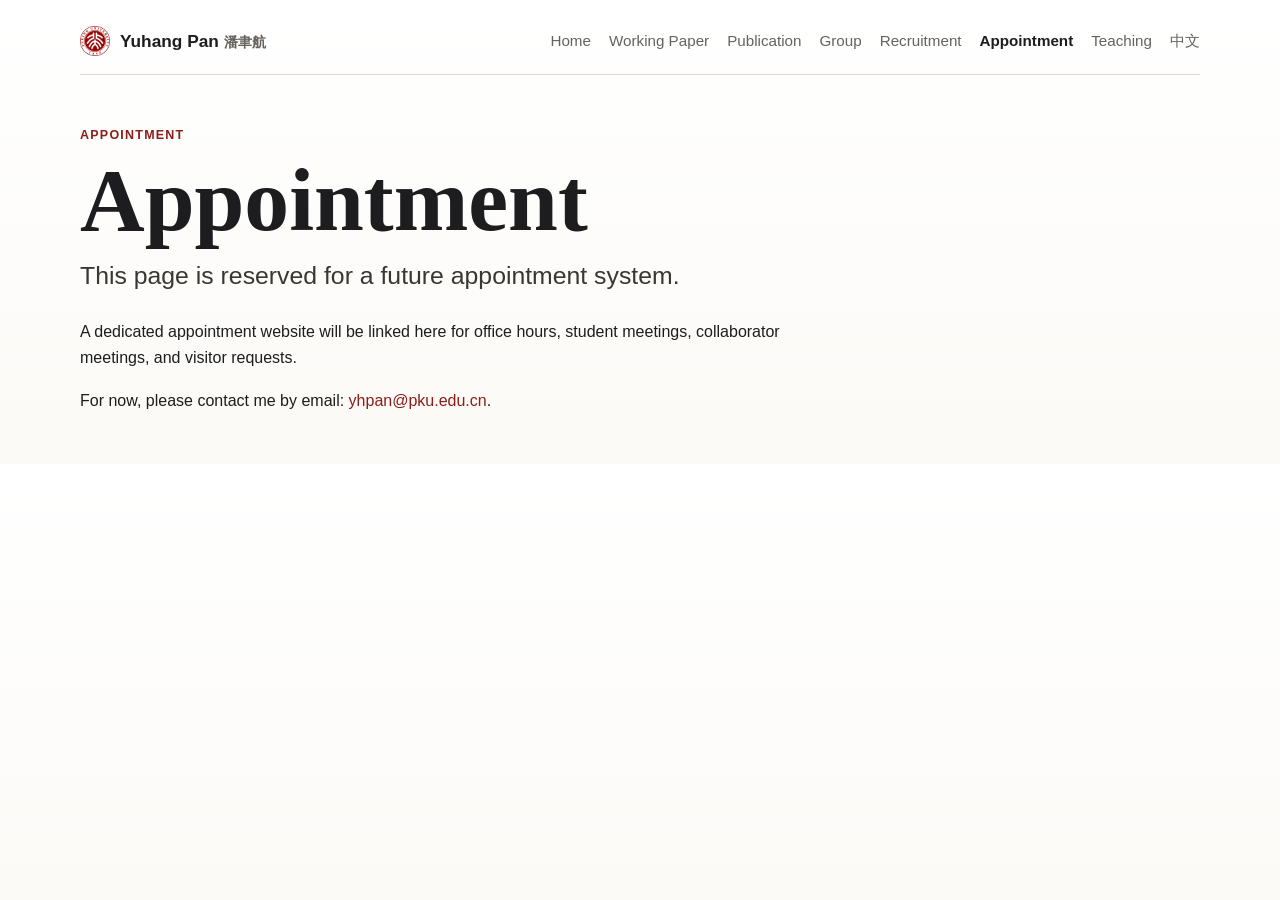
==== appointment.html @ fa2f7fb3 "Add appointment entry point" ====
<!doctype html>
<html lang="en">
  <head>
    <meta charset="utf-8" />
    <meta name="viewport" content="width=device-width, initial-scale=1" />
    <title>Appointment | Yuhang Pan</title>
    <link rel="icon" href="assets/pku-logo.png" />
    <link rel="stylesheet" href="styles.css" />
  </head>
  <body>
    <div class="page">
      <header class="site-header">
        <a class="site-title" href="index.html"><img src="assets/pku-logo.png" alt="" /> <span class="site-name">Yuhang Pan <span>潘聿航</span></span></a>
        <nav aria-label="Primary navigation">
          <a href="index.html">Home</a>
          <a href="working-papers.html">Working Paper</a>
          <a href="publications.html">Publication</a>
          <a href="group.html">Group</a>
          <a href="recruiting.html">Recruitment</a>
          <a aria-current="page" href="appointment.html">Appointment</a>
          <a href="teaching.html">Teaching</a>
          <a href="zh.html">中文</a>
        </nav>
      </header>

      <main class="content-page">
        <p class="eyebrow">Appointment</p>
        <h1>Appointment</h1>
        <p class="lede">
          This page is reserved for a future appointment system.
        </p>
        <p>
          A dedicated appointment website will be linked here for office hours, student meetings,
          collaborator meetings, and visitor requests.
        </p>
        <p>
          For now, please contact me by email:
          <a href="mailto:yhpan@pku.edu.cn">yhpan@pku.edu.cn</a>.
        </p>
      </main>
    </div>
  </body>
</html>
---- styles.css ----
:root {
  --bg: #fbfaf7;
  --surface: #ffffff;
  --text: #1d1d1f;
  --muted: #66625d;
  --border: #ded8cf;
  --soft: #f2eee7;
  --accent: #8c1d18;
  --accent-dark: #68130f;
  --accent-soft: #f4e7e5;
  --gold: #b8893b;
  --max-width: 1120px;
}

* {
  box-sizing: border-box;
}

body {
  margin: 0;
  color: var(--text);
  background:
    linear-gradient(180deg, #ffffff 0, var(--bg) 440px),
    var(--bg);
  font-family:
    ui-sans-serif,
    -apple-system,
    BlinkMacSystemFont,
    "Segoe UI",
    sans-serif;
  font-size: 16px;
  line-height: 1.65;
}

a {
  color: var(--accent);
  text-decoration: none;
}

a:hover {
  color: var(--accent-dark);
  text-decoration: underline;
}

.page {
  width: min(var(--max-width), calc(100% - 36px));
  margin: 0 auto;
}

.site-header {
  display: grid;
  grid-template-columns: auto 1fr;
  gap: 28px;
  align-items: center;
  padding: 26px 0 18px;
  border-bottom: 1px solid var(--border);
}

.site-title {
  display: inline-flex;
  align-items: center;
  gap: 10px;
  color: var(--text);
  font-size: 1.08rem;
  font-weight: 800;
}

.site-title img {
  width: 30px;
  height: 30px;
  object-fit: contain;
}

.site-title .site-name > span {
  color: var(--muted);
  font-size: 0.9rem;
  font-weight: 600;
}

nav {
  display: flex;
  flex-wrap: wrap;
  justify-content: flex-end;
  gap: 9px 18px;
  font-size: 0.95rem;
}

nav a {
  color: var(--muted);
}

nav a[aria-current="page"] {
  color: var(--text);
  font-weight: 800;
}

h1,
h2,
h3,
p {
  margin-top: 0;
}

h1 {
  margin-bottom: 16px;
  font-family: Georgia, "Times New Roman", serif;
  font-size: clamp(3rem, 8vw, 5.6rem);
  line-height: 0.94;
  letter-spacing: 0;
}

h2 {
  margin-bottom: 16px;
  font-family: Georgia, "Times New Roman", serif;
  font-size: clamp(1.8rem, 4vw, 2.7rem);
  line-height: 1.05;
  letter-spacing: 0;
}

h3 {
  margin-bottom: 8px;
  font-size: 1.08rem;
  line-height: 1.3;
}

p {
  max-width: 760px;
}

.eyebrow,
.section-kicker,
.tag {
  color: var(--accent);
  font-size: 0.78rem;
  font-weight: 800;
  letter-spacing: 0.1em;
  text-transform: uppercase;
}

.hero {
  display: grid;
  grid-template-columns: minmax(0, 1fr) 330px;
  gap: 64px;
  align-items: start;
  padding: 74px 0 58px;
}

.hero-copy {
  max-width: 760px;
}

.lede {
  color: #3a3733;
  font-size: clamp(1.22rem, 2.3vw, 1.55rem);
  line-height: 1.45;
}

.hero-actions {
  display: flex;
  flex-wrap: wrap;
  gap: 12px;
  margin-top: 30px;
}

.button {
  display: inline-flex;
  align-items: center;
  justify-content: center;
  min-height: 42px;
  padding: 9px 15px;
  border: 1px solid var(--border);
  border-radius: 4px;
  background: var(--surface);
  color: var(--text);
  font-weight: 800;
  line-height: 1.2;
}

.button:hover {
  border-color: var(--accent);
  color: var(--accent);
  text-decoration: none;
}

.button.primary {
  border-color: var(--accent);
  background: var(--accent);
  color: #ffffff;
}

.button.primary:hover {
  background: var(--accent-dark);
  color: #ffffff;
}

.profile-card {
  border: 1px solid var(--border);
  background: var(--surface);
}

.profile-card img,
.photo-placeholder {
  display: block;
  width: 100%;
  aspect-ratio: 4 / 5;
  background: var(--soft);
  object-fit: cover;
}

.photo-placeholder,
.avatar-placeholder {
  display: grid;
  place-items: center;
  color: var(--muted);
  font-weight: 800;
}

.profile-meta {
  display: grid;
  gap: 4px;
  padding: 18px;
  color: var(--muted);
  font-size: 0.95rem;
  line-height: 1.45;
}

.profile-meta strong {
  color: var(--text);
  font-size: 1rem;
}

.section-grid {
  display: grid;
  grid-template-columns: 280px minmax(0, 1fr);
  gap: 52px;
  padding: 52px 0;
  border-top: 1px solid var(--border);
}

.feature-list {
  display: grid;
  gap: 0;
  border-top: 2px solid var(--text);
}

.feature-item {
  padding: 23px 0;
  border-bottom: 1px solid var(--border);
}

.feature-item p {
  margin-bottom: 8px;
}

.feature-item .tag {
  margin-bottom: 8px;
  color: var(--gold);
}

.research-areas {
  padding: 52px 0 58px;
  border-top: 1px solid var(--border);
}

.area-grid {
  display: grid;
  grid-template-columns: repeat(3, 1fr);
  gap: 18px;
  margin-top: 24px;
}

.area-grid article,
.member-card,
.callout {
  border: 1px solid var(--border);
  background: var(--surface);
}

.area-grid article {
  padding: 22px;
}

.area-grid p,
.member-card p,
.callout p {
  color: var(--muted);
}

.split-band {
  display: flex;
  justify-content: space-between;
  gap: 28px;
  align-items: center;
  margin: 12px 0 28px;
  padding: 30px;
  border: 1px solid var(--border);
  background: var(--accent-soft);
}

.appointment-band {
  background: var(--surface);
}

.content-page {
  max-width: 860px;
  padding: 50px 0 34px;
}

.wide-page {
  max-width: 100%;
}

.item-list {
  margin: 0;
  padding-left: 24px;
}

.item-list > li {
  margin-bottom: 24px;
  padding-left: 4px;
}

.item-list.compact > li {
  margin-bottom: 13px;
}

.item-list article p:last-child {
  margin-bottom: 0;
}

.meta,
.links,
footer p {
  color: var(--muted);
}

.meta,
.links {
  margin-bottom: 6px;
  font-size: 0.95rem;
}

.member-section {
  margin-top: 42px;
  padding-top: 28px;
  border-top: 1px solid var(--border);
}

.member-grid {
  display: grid;
  grid-template-columns: repeat(2, minmax(0, 1fr));
  gap: 18px;
}

.member-card {
  display: grid;
  grid-template-columns: 92px minmax(0, 1fr);
  gap: 16px;
  align-items: start;
  padding: 18px;
}

.member-card h3 {
  margin-top: 2px;
}

.member-card img {
  width: 92px;
  aspect-ratio: 1;
  border: 1px solid var(--border);
  background: var(--soft);
  object-fit: cover;
}

.avatar-placeholder {
  width: 92px;
  aspect-ratio: 1;
  background: var(--soft);
  border: 1px dashed #c8beb1;
  font-size: 0.88rem;
  text-align: center;
}

.placeholder-member {
  color: var(--muted);
}

.callout {
  max-width: 820px;
  padding: 24px;
  border-left: 4px solid var(--accent);
}

.contact-list {
  display: grid;
  grid-template-columns: 90px minmax(0, 1fr);
  gap: 8px 18px;
  max-width: 720px;
  margin: 26px 0 0;
  padding-top: 18px;
  border-top: 1px solid var(--border);
}

.contact-list dt {
  color: var(--muted);
  font-weight: 800;
}

.contact-list dd {
  margin: 0;
}

.compact-contact {
  margin-top: 28px;
}

.zh-copy {
  font-size: 17px;
  line-height: 1.8;
}

footer {
  margin-top: 30px;
  padding: 20px 0 42px;
  border-top: 1px solid var(--border);
}

footer p {
  margin: 0;
  font-size: 0.9rem;
}

@media (max-width: 880px) {
  .site-header,
  .hero,
  .section-grid,
  .area-grid,
  .member-grid {
    grid-template-columns: 1fr;
  }

  .site-header {
    gap: 14px;
    padding-top: 22px;
  }

  nav {
    justify-content: flex-start;
  }

  .hero {
    gap: 30px;
    padding-top: 42px;
  }

  .profile-card {
    max-width: 320px;
  }

  .section-grid,
  .research-areas {
    padding: 38px 0;
  }

  .split-band {
    display: grid;
    padding: 22px;
  }

  .contact-list {
    grid-template-columns: 1fr;
    gap: 2px;
  }
}

@media (max-width: 560px) {
  .member-card {
    grid-template-columns: 72px minmax(0, 1fr);
    gap: 14px;
  }

  .member-card img,
  .avatar-placeholder {
    width: 72px;
  }
}
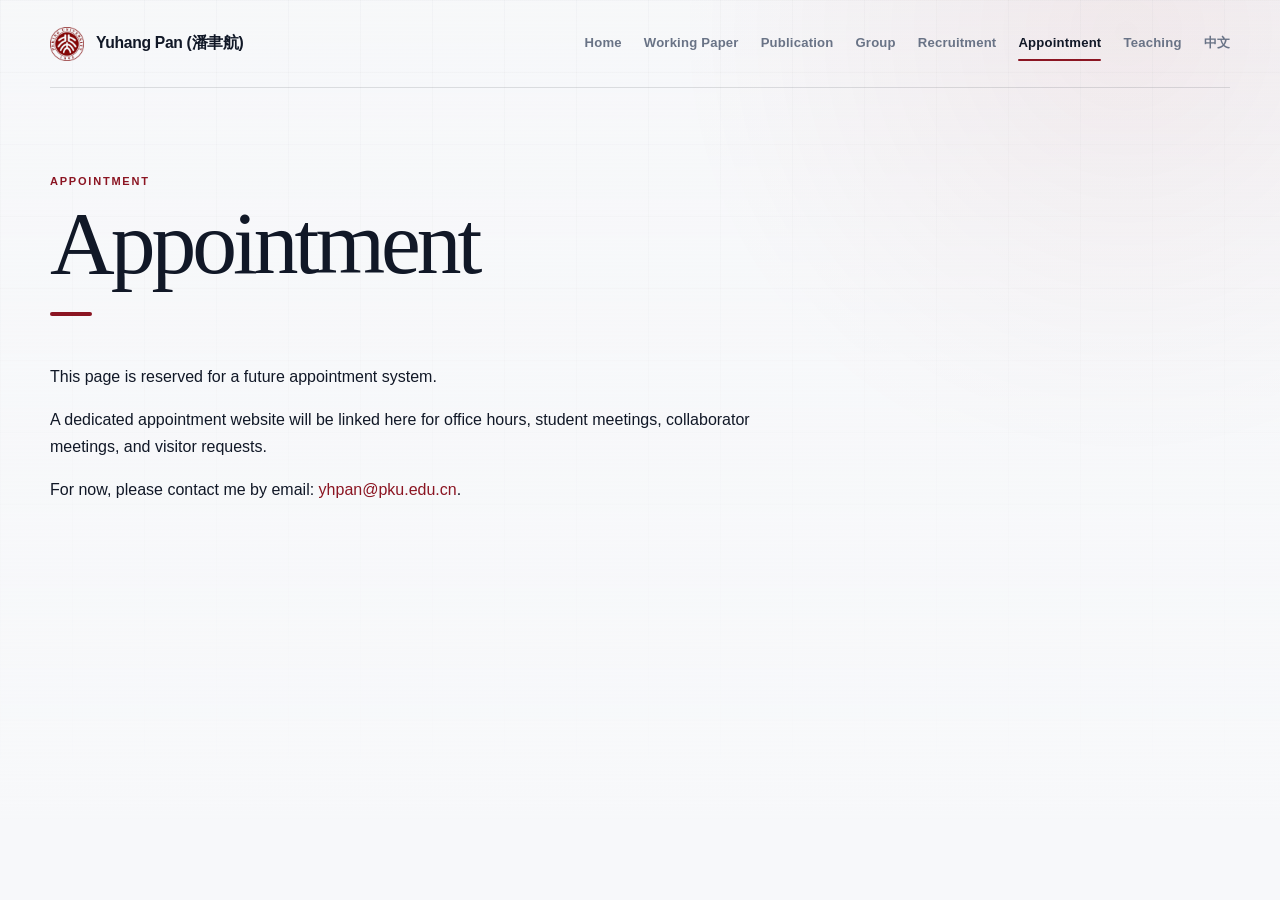
==== commit 7d6d723c: "Refine homepage biography and research areas" ====
--- a/appointment.html
+++ b/appointment.html
@@ -10,7 +10,7 @@
   <body>
     <div class="page">
       <header class="site-header">
-        <a class="site-title" href="index.html"><img src="assets/pku-logo.png" alt="" /> <span class="site-name">Yuhang Pan <span>潘聿航</span></span></a>
+        <a class="site-title" href="index.html"><img src="assets/pku-logo.png" alt="" /> <span class="site-name">Yuhang Pan (潘聿航)</span></a>
         <nav aria-label="Primary navigation">
           <a href="index.html">Home</a>
           <a href="working-papers.html">Working Paper</a>
--- a/styles.css
+++ b/styles.css
@@ -1,486 +1,209 @@
 :root {
-  --bg: #fbfaf7;
-  --surface: #ffffff;
-  --text: #1d1d1f;
-  --muted: #66625d;
-  --border: #ded8cf;
-  --soft: #f2eee7;
-  --accent: #8c1d18;
-  --accent-dark: #68130f;
-  --accent-soft: #f4e7e5;
-  --gold: #b8893b;
-  --max-width: 1120px;
-}
-
-* {
-  box-sizing: border-box;
-}
+  --ink: #111827;
+  --ink-soft: #394150;
+  --muted: #697386;
+  --paper: #f7f8fa;
+  --surface: rgba(255, 255, 255, 0.78);
+  --line: rgba(17, 24, 39, 0.12);
+  --line-strong: rgba(17, 24, 39, 0.22);
+  --accent: #8b1522;
+  --accent-dark: #68101a;
+  --accent-soft: #f6e9eb;
+  --signal: #216869;
+  --max-width: 1180px;
+  --radius: 18px;
+  --shadow: 0 24px 70px rgba(17, 24, 39, 0.08);
+}
+
+* { box-sizing: border-box; }
+
+html { scroll-behavior: smooth; }
 
 body {
   margin: 0;
-  color: var(--text);
+  color: var(--ink);
   background:
-    linear-gradient(180deg, #ffffff 0, var(--bg) 440px),
-    var(--bg);
-  font-family:
-    ui-sans-serif,
-    -apple-system,
-    BlinkMacSystemFont,
-    "Segoe UI",
-    sans-serif;
+    radial-gradient(circle at 88% 4%, rgba(139, 21, 34, 0.08), transparent 28rem),
+    linear-gradient(rgba(17, 24, 39, 0.025) 1px, transparent 1px),
+    linear-gradient(90deg, rgba(17, 24, 39, 0.025) 1px, transparent 1px),
+    var(--paper);
+  background-size: auto, 72px 72px, 72px 72px, auto;
+  font-family: Inter, ui-sans-serif, -apple-system, BlinkMacSystemFont, "Segoe UI", sans-serif;
   font-size: 16px;
-  line-height: 1.65;
-}
-
-a {
-  color: var(--accent);
-  text-decoration: none;
-}
-
-a:hover {
-  color: var(--accent-dark);
-  text-decoration: underline;
-}
-
-.page {
-  width: min(var(--max-width), calc(100% - 36px));
-  margin: 0 auto;
-}
+  line-height: 1.68;
+  -webkit-font-smoothing: antialiased;
+}
+
+body::before {
+  position: fixed;
+  z-index: -1;
+  inset: 0;
+  background: linear-gradient(180deg, rgba(247, 248, 250, 0.12), var(--paper) 820px);
+  content: "";
+  pointer-events: none;
+}
+
+::selection { background: var(--accent); color: #fff; }
+
+a { color: var(--accent); text-decoration: none; text-underline-offset: 0.2em; }
+a:hover { color: var(--accent-dark); text-decoration: underline; }
+a:focus-visible { outline: 3px solid rgba(139, 21, 34, 0.26); outline-offset: 4px; border-radius: 3px; }
+
+.page { width: min(var(--max-width), calc(100% - 48px)); margin: 0 auto; }
 
 .site-header {
+  position: relative;
+  z-index: 5;
   display: grid;
   grid-template-columns: auto 1fr;
-  gap: 28px;
+  gap: 34px;
   align-items: center;
-  padding: 26px 0 18px;
-  border-bottom: 1px solid var(--border);
-}
-
-.site-title {
-  display: inline-flex;
-  align-items: center;
-  gap: 10px;
-  color: var(--text);
-  font-size: 1.08rem;
-  font-weight: 800;
-}
-
-.site-title img {
-  width: 30px;
-  height: 30px;
-  object-fit: contain;
-}
-
-.site-title .site-name > span {
-  color: var(--muted);
-  font-size: 0.9rem;
-  font-weight: 600;
-}
-
-nav {
-  display: flex;
-  flex-wrap: wrap;
-  justify-content: flex-end;
-  gap: 9px 18px;
-  font-size: 0.95rem;
-}
-
-nav a {
-  color: var(--muted);
-}
-
-nav a[aria-current="page"] {
-  color: var(--text);
-  font-weight: 800;
-}
-
-h1,
-h2,
-h3,
-p {
-  margin-top: 0;
-}
-
-h1 {
-  margin-bottom: 16px;
-  font-family: Georgia, "Times New Roman", serif;
-  font-size: clamp(3rem, 8vw, 5.6rem);
-  line-height: 0.94;
-  letter-spacing: 0;
-}
-
-h2 {
-  margin-bottom: 16px;
-  font-family: Georgia, "Times New Roman", serif;
-  font-size: clamp(1.8rem, 4vw, 2.7rem);
-  line-height: 1.05;
-  letter-spacing: 0;
-}
-
-h3 {
-  margin-bottom: 8px;
-  font-size: 1.08rem;
-  line-height: 1.3;
-}
-
-p {
-  max-width: 760px;
-}
-
-.eyebrow,
-.section-kicker,
-.tag {
-  color: var(--accent);
-  font-size: 0.78rem;
-  font-weight: 800;
-  letter-spacing: 0.1em;
-  text-transform: uppercase;
-}
-
-.hero {
-  display: grid;
-  grid-template-columns: minmax(0, 1fr) 330px;
-  gap: 64px;
-  align-items: start;
-  padding: 74px 0 58px;
-}
-
-.hero-copy {
-  max-width: 760px;
-}
-
-.lede {
-  color: #3a3733;
-  font-size: clamp(1.22rem, 2.3vw, 1.55rem);
-  line-height: 1.45;
-}
-
-.hero-actions {
-  display: flex;
-  flex-wrap: wrap;
-  gap: 12px;
-  margin-top: 30px;
-}
-
-.button {
-  display: inline-flex;
-  align-items: center;
-  justify-content: center;
-  min-height: 42px;
-  padding: 9px 15px;
-  border: 1px solid var(--border);
-  border-radius: 4px;
-  background: var(--surface);
-  color: var(--text);
-  font-weight: 800;
-  line-height: 1.2;
-}
-
-.button:hover {
-  border-color: var(--accent);
-  color: var(--accent);
-  text-decoration: none;
-}
-
-.button.primary {
-  border-color: var(--accent);
-  background: var(--accent);
-  color: #ffffff;
-}
-
-.button.primary:hover {
-  background: var(--accent-dark);
-  color: #ffffff;
-}
-
-.profile-card {
-  border: 1px solid var(--border);
-  background: var(--surface);
-}
-
-.profile-card img,
-.photo-placeholder {
-  display: block;
-  width: 100%;
-  aspect-ratio: 4 / 5;
-  background: var(--soft);
-  object-fit: cover;
-}
-
-.photo-placeholder,
-.avatar-placeholder {
-  display: grid;
-  place-items: center;
-  color: var(--muted);
-  font-weight: 800;
-}
-
-.profile-meta {
-  display: grid;
-  gap: 4px;
-  padding: 18px;
-  color: var(--muted);
-  font-size: 0.95rem;
-  line-height: 1.45;
-}
-
-.profile-meta strong {
-  color: var(--text);
-  font-size: 1rem;
-}
-
-.section-grid {
-  display: grid;
-  grid-template-columns: 280px minmax(0, 1fr);
-  gap: 52px;
-  padding: 52px 0;
-  border-top: 1px solid var(--border);
-}
-
-.feature-list {
-  display: grid;
-  gap: 0;
-  border-top: 2px solid var(--text);
-}
-
-.feature-item {
-  padding: 23px 0;
-  border-bottom: 1px solid var(--border);
-}
-
-.feature-item p {
-  margin-bottom: 8px;
-}
-
-.feature-item .tag {
-  margin-bottom: 8px;
-  color: var(--gold);
-}
-
-.research-areas {
-  padding: 52px 0 58px;
-  border-top: 1px solid var(--border);
-}
-
-.area-grid {
-  display: grid;
-  grid-template-columns: repeat(3, 1fr);
-  gap: 18px;
-  margin-top: 24px;
-}
-
-.area-grid article,
-.member-card,
-.callout {
-  border: 1px solid var(--border);
-  background: var(--surface);
-}
-
-.area-grid article {
-  padding: 22px;
-}
-
-.area-grid p,
-.member-card p,
-.callout p {
-  color: var(--muted);
-}
-
-.split-band {
-  display: flex;
-  justify-content: space-between;
-  gap: 28px;
-  align-items: center;
-  margin: 12px 0 28px;
-  padding: 30px;
-  border: 1px solid var(--border);
-  background: var(--accent-soft);
-}
-
-.appointment-band {
-  background: var(--surface);
-}
-
-.content-page {
-  max-width: 860px;
-  padding: 50px 0 34px;
-}
-
-.wide-page {
-  max-width: 100%;
-}
-
-.item-list {
-  margin: 0;
-  padding-left: 24px;
-}
-
-.item-list > li {
-  margin-bottom: 24px;
-  padding-left: 4px;
-}
-
-.item-list.compact > li {
-  margin-bottom: 13px;
-}
-
-.item-list article p:last-child {
-  margin-bottom: 0;
-}
-
-.meta,
-.links,
-footer p {
-  color: var(--muted);
-}
-
-.meta,
-.links {
-  margin-bottom: 6px;
-  font-size: 0.95rem;
-}
-
-.member-section {
-  margin-top: 42px;
-  padding-top: 28px;
-  border-top: 1px solid var(--border);
-}
-
-.member-grid {
-  display: grid;
-  grid-template-columns: repeat(2, minmax(0, 1fr));
-  gap: 18px;
-}
-
-.member-card {
-  display: grid;
-  grid-template-columns: 92px minmax(0, 1fr);
-  gap: 16px;
-  align-items: start;
-  padding: 18px;
-}
-
-.member-card h3 {
-  margin-top: 2px;
-}
-
-.member-card img {
-  width: 92px;
-  aspect-ratio: 1;
-  border: 1px solid var(--border);
-  background: var(--soft);
-  object-fit: cover;
-}
-
-.avatar-placeholder {
-  width: 92px;
-  aspect-ratio: 1;
-  background: var(--soft);
-  border: 1px dashed #c8beb1;
-  font-size: 0.88rem;
-  text-align: center;
-}
-
-.placeholder-member {
-  color: var(--muted);
-}
-
-.callout {
-  max-width: 820px;
-  padding: 24px;
-  border-left: 4px solid var(--accent);
-}
-
-.contact-list {
-  display: grid;
-  grid-template-columns: 90px minmax(0, 1fr);
-  gap: 8px 18px;
-  max-width: 720px;
-  margin: 26px 0 0;
-  padding-top: 18px;
-  border-top: 1px solid var(--border);
-}
-
-.contact-list dt {
-  color: var(--muted);
-  font-weight: 800;
-}
-
-.contact-list dd {
-  margin: 0;
-}
-
-.compact-contact {
-  margin-top: 28px;
-}
-
-.zh-copy {
-  font-size: 17px;
-  line-height: 1.8;
-}
-
-footer {
-  margin-top: 30px;
-  padding: 20px 0 42px;
-  border-top: 1px solid var(--border);
-}
-
-footer p {
-  margin: 0;
-  font-size: 0.9rem;
-}
-
-@media (max-width: 880px) {
-  .site-header,
-  .hero,
-  .section-grid,
-  .area-grid,
-  .member-grid {
-    grid-template-columns: 1fr;
-  }
-
-  .site-header {
-    gap: 14px;
-    padding-top: 22px;
-  }
-
-  nav {
-    justify-content: flex-start;
-  }
-
-  .hero {
-    gap: 30px;
-    padding-top: 42px;
-  }
-
-  .profile-card {
-    max-width: 320px;
-  }
-
-  .section-grid,
-  .research-areas {
-    padding: 38px 0;
-  }
-
-  .split-band {
-    display: grid;
-    padding: 22px;
-  }
-
-  .contact-list {
-    grid-template-columns: 1fr;
-    gap: 2px;
-  }
-}
-
-@media (max-width: 560px) {
-  .member-card {
-    grid-template-columns: 72px minmax(0, 1fr);
-    gap: 14px;
-  }
-
-  .member-card img,
-  .avatar-placeholder {
-    width: 72px;
-  }
-}
+  min-height: 88px;
+  border-bottom: 1px solid var(--line);
+}
+
+.site-title { display: inline-flex; align-items: center; gap: 12px; color: var(--ink); font-size: 0.98rem; font-weight: 750; letter-spacing: -0.02em; }
+.site-title:hover { color: var(--ink); text-decoration: none; }
+.site-title img { width: 34px; height: 34px; object-fit: contain; filter: saturate(0.82); }
+
+nav { display: flex; flex-wrap: wrap; justify-content: flex-end; gap: 7px 22px; font-size: 0.82rem; font-weight: 620; letter-spacing: 0.015em; }
+nav a { position: relative; padding: 8px 0; color: var(--muted); }
+nav a:hover { color: var(--ink); text-decoration: none; }
+nav a[aria-current="page"] { color: var(--ink); }
+nav a[aria-current="page"]::after { position: absolute; right: 0; bottom: 2px; left: 0; height: 2px; border-radius: 2px; background: var(--accent); content: ""; }
+
+h1, h2, h3, p { margin-top: 0; }
+h1, h2 { font-family: "Iowan Old Style", "Palatino Linotype", Georgia, serif; font-weight: 520; letter-spacing: -0.045em; }
+h1 { margin-bottom: 22px; font-size: clamp(3rem, 6.5vw, 5.8rem); line-height: 0.92; }
+h2 { margin-bottom: 18px; font-size: clamp(2rem, 4vw, 3.25rem); line-height: 1; }
+h3 { margin-bottom: 9px; font-size: 1.1rem; line-height: 1.35; letter-spacing: -0.018em; }
+p { max-width: 760px; }
+
+.eyebrow, .section-kicker, .tag { color: var(--accent); font-size: 0.69rem; font-weight: 760; letter-spacing: 0.16em; text-transform: uppercase; }
+
+.hero { display: grid; grid-template-columns: minmax(0, 1fr) 285px; gap: clamp(44px, 8vw, 106px); align-items: center; min-height: 640px; padding: 72px 0 80px; }
+.hero-copy { max-width: 770px; animation: rise 700ms ease-out both; }
+.hero h1 { font-size: clamp(2.75rem, 5.5vw, 4.9rem); line-height: 0.94; }
+.hero .eyebrow { display: flex; align-items: center; gap: 10px; }
+.hero .eyebrow::before { width: 28px; height: 1px; background: var(--accent); content: ""; }
+.intro-copy { color: var(--ink-soft); font-size: 1rem; line-height: 1.72; }
+.hero-email { display: flex; gap: 13px; align-items: baseline; margin-top: 25px; color: var(--ink-soft); font-size: 0.92rem; }
+.hero-email span { color: var(--muted); font-size: 0.68rem; font-weight: 760; letter-spacing: 0.14em; text-transform: uppercase; }
+.hero-email a { font-weight: 650; }
+.hero-actions { display: flex; flex-wrap: wrap; gap: 10px; margin-top: 34px; }
+
+.button { display: inline-flex; align-items: center; justify-content: center; min-height: 46px; padding: 10px 17px; border: 1px solid var(--line-strong); border-radius: 999px; background: rgba(255,255,255,0.64); color: var(--ink); font-size: 0.86rem; font-weight: 720; line-height: 1.2; transition: transform 180ms ease, border-color 180ms ease, box-shadow 180ms ease, background 180ms ease; }
+.button::after { margin-left: 8px; content: "↗"; font-size: 0.9em; }
+.button:hover { border-color: var(--accent); color: var(--accent); text-decoration: none; transform: translateY(-2px); box-shadow: 0 10px 26px rgba(17,24,39,0.09); }
+.button.primary { border-color: var(--ink); background: var(--ink); color: #fff; }
+.button.primary:hover { border-color: var(--accent); background: var(--accent); color: #fff; }
+
+.profile-card { position: relative; justify-self: end; width: min(100%, 285px); padding: 9px; border: 1px solid rgba(255,255,255,0.88); border-radius: 24px; background: rgba(255,255,255,0.64); box-shadow: var(--shadow); backdrop-filter: blur(18px); animation: rise 700ms 100ms ease-out both; }
+.profile-card::before { position: absolute; z-index: -1; top: -32px; right: -30px; width: 120px; height: 120px; border: 1px solid rgba(139,21,34,0.17); border-radius: 50%; content: ""; }
+.profile-card img, .photo-placeholder { display: block; width: 100%; aspect-ratio: 4 / 5; border-radius: 17px; background: #e9ebee; object-fit: cover; object-position: center 22%; filter: saturate(0.78) contrast(1.03); }
+.photo-placeholder, .avatar-placeholder { display: grid; place-items: center; color: var(--muted); font-weight: 700; }
+.photo-placeholder[hidden] { display: none; }
+
+.section-grid { display: grid; grid-template-columns: 290px minmax(0, 1fr); gap: clamp(34px, 5vw, 72px); padding: 72px 0; border-top: 1px solid var(--line); }
+.section-grid .section-kicker { margin-bottom: 5px; }
+.feature-list { display: grid; border-top: 1px solid var(--ink); counter-reset: work; }
+.feature-item { position: relative; padding: 28px 50px 28px 0; border-bottom: 1px solid var(--line); counter-increment: work; transition: padding-left 180ms ease; }
+.feature-item::after { position: absolute; top: 30px; right: 0; color: var(--line-strong); content: "0" counter(work); font: 600 0.72rem/1 Inter, sans-serif; letter-spacing: 0.08em; }
+.feature-item:hover { padding-left: 10px; }
+.feature-item p { margin-bottom: 8px; color: var(--muted); }
+.feature-item .tag { margin-bottom: 9px; color: var(--signal); }
+.feature-item h3 { max-width: 720px; font-size: clamp(1.12rem, 2vw, 1.38rem); }
+.feature-item > a { font-size: 0.84rem; font-weight: 700; }
+
+.research-areas { padding: 88px 0 96px; border-top: 1px solid var(--line); }
+.area-grid { display: grid; grid-template-columns: repeat(3, 1fr); gap: 14px; margin-top: 32px; }
+.area-grid article, .member-card, .callout { border: 1px solid var(--line); background: var(--surface); backdrop-filter: blur(12px); }
+.area-grid article { min-height: 300px; padding: 0; overflow: hidden; border-radius: var(--radius); transition: transform 180ms ease, border-color 180ms ease, box-shadow 180ms ease; }
+.area-grid article:hover { border-color: var(--line-strong); box-shadow: 0 18px 40px rgba(17,24,39,0.06); transform: translateY(-4px); }
+.area-grid article > img { display: block; width: 100%; aspect-ratio: 16 / 9; object-fit: cover; filter: saturate(0.48) contrast(1.04); transition: filter 240ms ease, transform 400ms ease; }
+.area-grid article:hover > img { filter: saturate(0.72) contrast(1.04); transform: scale(1.025); }
+.area-copy { position: relative; padding: 24px; }
+.area-copy::before { display: block; width: 30px; height: 3px; margin-bottom: 22px; border-radius: 2px; background: var(--accent); content: ""; }
+.area-grid p, .member-card p, .callout p { color: var(--muted); }
+
+.content-page { max-width: 940px; min-height: calc(100vh - 180px); padding: 84px 0 70px; }
+.content-page > h1 { margin-bottom: 48px; font-size: clamp(3.4rem, 7vw, 6.1rem); }
+.content-page > h1::after { display: block; width: 42px; height: 4px; margin-top: 28px; border-radius: 2px; background: var(--accent); content: ""; }
+.content-page > h2 { margin-top: 58px; font-size: clamp(1.55rem, 3vw, 2.3rem); }
+.paper-page { max-width: 980px; }
+.paper-list { display: grid; gap: 0; border-top: 1px solid var(--ink); }
+.paper-item { display: grid; grid-template-columns: 42px minmax(0, 1fr); gap: 22px; padding: 32px 0; border-bottom: 1px solid var(--line); }
+.paper-number { display: grid; place-items: center; width: 34px; height: 34px; border: 1px solid var(--line-strong); border-radius: 50%; color: var(--muted); font-size: 0.75rem; font-weight: 760; }
+.paper-body h2 { max-width: 830px; margin-bottom: 12px; font-family: Inter, ui-sans-serif, sans-serif; font-size: clamp(1.12rem, 2.1vw, 1.36rem); font-weight: 650; line-height: 1.38; letter-spacing: -0.02em; }
+.paper-body p { margin-bottom: 8px; color: var(--ink-soft); }
+.paper-status { display: inline-flex; padding: 3px 9px; border: 1px solid rgba(33,104,105,0.25); border-radius: 999px; background: rgba(33,104,105,0.07); color: var(--signal) !important; font-size: 0.72rem; font-weight: 750; }
+.wide-page { max-width: 100%; }
+.lab-page { max-width: 980px; }
+.lab-page h1 { margin-bottom: 28px; }
+.lab-page h2 { font-family: Inter, ui-sans-serif, sans-serif; font-size: 1.3rem; font-weight: 650; letter-spacing: -0.02em; }
+.lab-note { margin-top: 38px; padding: 28px; border: 1px solid var(--line); border-radius: var(--radius); background: var(--surface); }
+.lab-grid { display: grid; grid-template-columns: repeat(4, minmax(0,1fr)); gap: 30px 22px; }
+.lab-member h3 { margin: 13px 0 2px; font-size: 1rem; }
+.lab-member p { margin: 0; color: var(--muted); font-size: 0.88rem; }
+.lab-member img, .lab-member .avatar-placeholder { width: 108px; aspect-ratio: 1; border: 1px solid var(--line); border-radius: 16px; background: rgba(255,255,255,0.62); object-fit: cover; }
+.former-list { display: grid; gap: 10px; max-width: 680px; }
+.former-list p { display: flex; flex-wrap: wrap; justify-content: space-between; gap: 8px; margin: 0; padding: 13px 0; border-bottom: 1px solid var(--line); }
+.former-list span, .meta, .links, footer p { color: var(--muted); }
+.item-list { margin: 0; padding-left: 25px; }
+.item-list > li { margin-bottom: 25px; padding-left: 6px; }
+.item-list.compact > li { margin-bottom: 17px; }
+.item-list li::marker { color: var(--accent); font-weight: 700; }
+.member-section { margin-top: 54px; padding-top: 35px; border-top: 1px solid var(--line); }
+.member-grid { display: grid; grid-template-columns: repeat(2, minmax(0,1fr)); gap: 16px; }
+.member-card { display: grid; grid-template-columns: 92px minmax(0,1fr); gap: 17px; padding: 20px; border-radius: var(--radius); }
+.member-card img, .avatar-placeholder { width: 92px; aspect-ratio: 1; border: 1px solid var(--line); border-radius: 14px; background: rgba(255,255,255,0.6); object-fit: cover; }
+.callout { max-width: 820px; padding: 26px; border-left: 3px solid var(--accent); border-radius: 0 var(--radius) var(--radius) 0; }
+.contact-list { display: grid; grid-template-columns: 90px minmax(0,1fr); gap: 9px 20px; max-width: 720px; margin: 30px 0 0; padding-top: 20px; border-top: 1px solid var(--line); }
+.contact-list dt { color: var(--muted); font-weight: 700; }
+.contact-list dd { margin: 0; }
+.zh-copy { font-size: 17px; line-height: 1.9; }
+footer { margin-top: 48px; padding: 24px 0 46px; border-top: 1px solid var(--line); }
+footer p { margin: 0; font-size: 0.8rem; }
+
+@keyframes rise { from { opacity: 0; transform: translateY(18px); } to { opacity: 1; transform: translateY(0); } }
+
+@media (prefers-reduced-motion: reduce) {
+  html { scroll-behavior: auto; }
+  *, *::before, *::after { animation-duration: 0.01ms !important; animation-iteration-count: 1 !important; transition-duration: 0.01ms !important; }
+}
+
+@media (max-width: 920px) {
+  .site-header, .hero, .section-grid, .area-grid, .member-grid { grid-template-columns: 1fr; }
+  .site-header { gap: 4px; padding: 18px 0 12px; }
+  nav { justify-content: flex-start; overflow-x: auto; flex-wrap: nowrap; padding-bottom: 3px; scrollbar-width: none; }
+  nav::-webkit-scrollbar { display: none; }
+  nav a { white-space: nowrap; }
+  .hero { gap: 48px; min-height: 0; padding: 64px 0 76px; }
+  .profile-card { justify-self: start; width: 260px; }
+  .section-grid, .research-areas { padding: 68px 0; }
+  .area-grid { grid-template-columns: repeat(3, minmax(0,1fr)); }
+  .area-grid article { min-height: 0; }
+  .lab-grid { grid-template-columns: repeat(2, minmax(0,1fr)); }
+}
+
+@media (max-width: 680px) {
+  .page { width: min(100% - 28px, var(--max-width)); }
+  .site-title img { width: 30px; height: 30px; }
+  .hero h1 { font-size: clamp(2.7rem, 14vw, 4.2rem); }
+  .hero { padding-top: 54px; }
+  .hero-actions { display: grid; grid-template-columns: repeat(2, minmax(0,1fr)); }
+  .button { padding-inline: 13px; }
+  .area-grid { grid-template-columns: 1fr; }
+  .area-grid article { min-height: 190px; }
+  .content-page { padding-top: 56px; }
+  .content-page > h1 { margin-bottom: 38px; }
+  .paper-item { grid-template-columns: 1fr; gap: 12px; }
+  .lab-grid { grid-template-columns: 1fr 1fr; }
+  .contact-list { grid-template-columns: 1fr; gap: 2px; }
+}
+
+@media (max-width: 420px) {
+  .hero-actions { grid-template-columns: 1fr; }
+  .profile-card { width: 100%; }
+  .lab-grid { grid-template-columns: 1fr; }
+}
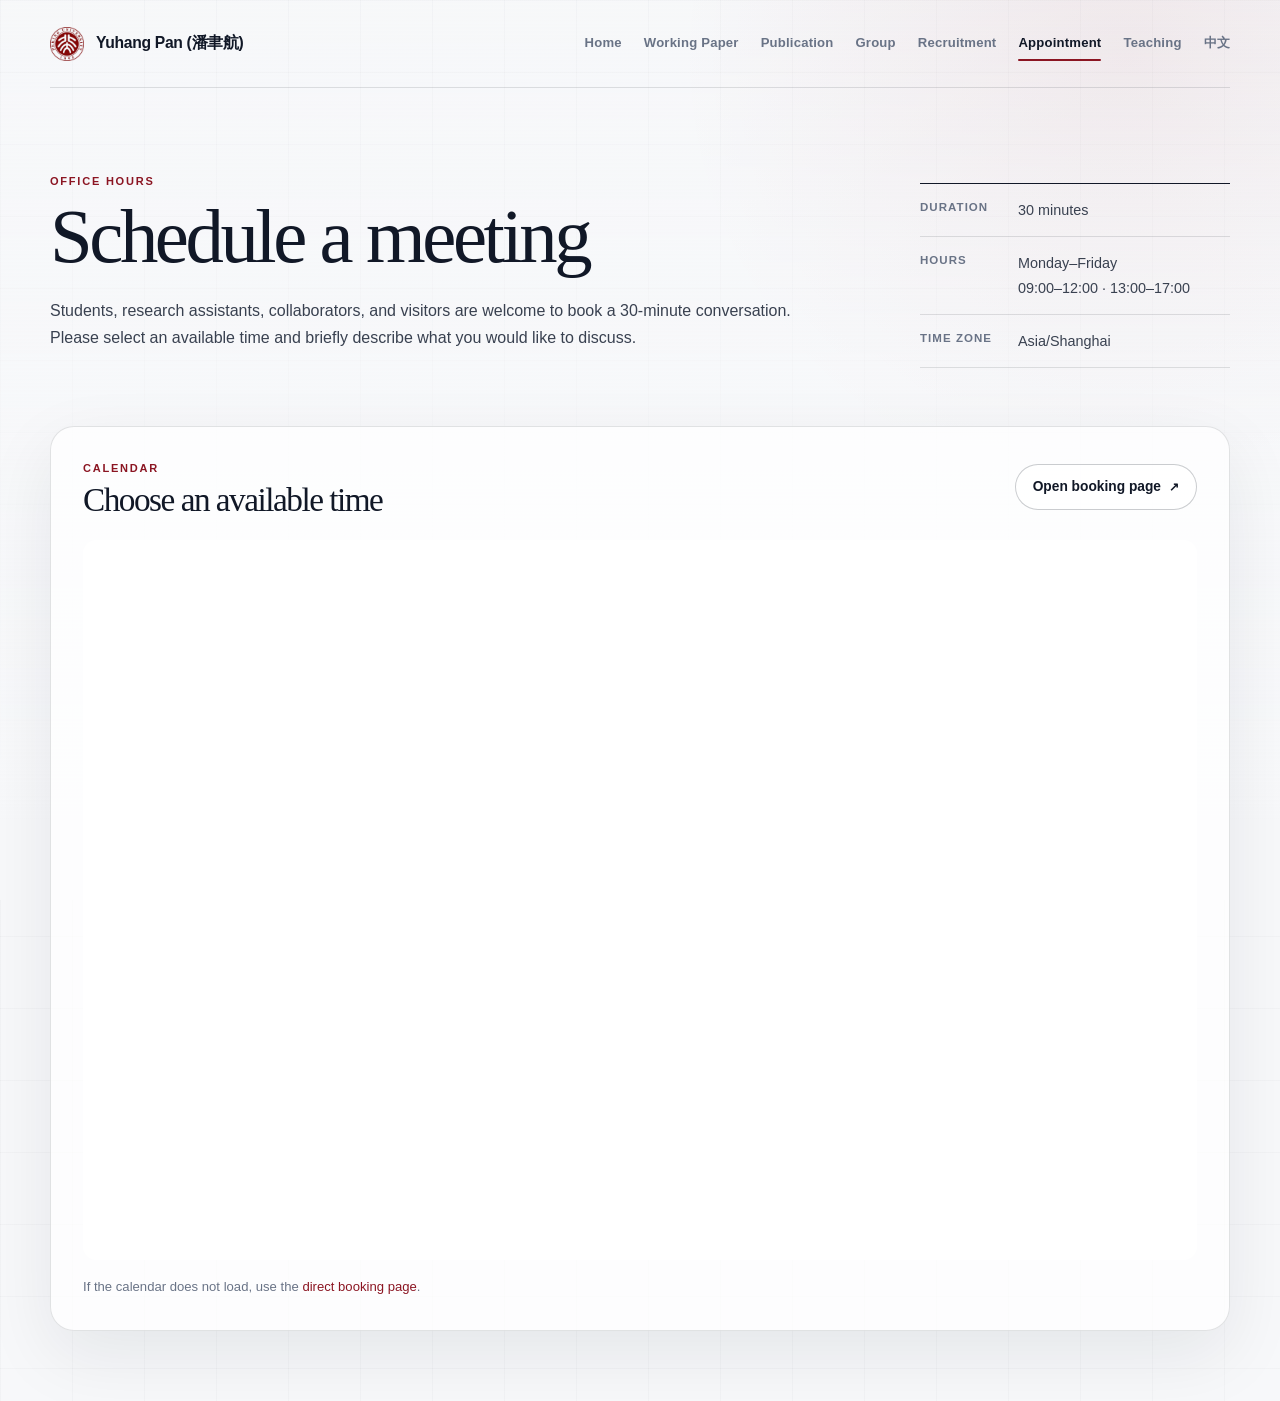
==== commit 767fbf5a: "Build embedded student appointment page" ====
--- a/appointment.html
+++ b/appointment.html
@@ -23,20 +23,44 @@
         </nav>
       </header>
 
-      <main class="content-page">
-        <p class="eyebrow">Appointment</p>
-        <h1>Appointment</h1>
-        <p class="lede">
-          This page is reserved for a future appointment system.
-        </p>
-        <p>
-          A dedicated appointment website will be linked here for office hours, student meetings,
-          collaborator meetings, and visitor requests.
-        </p>
-        <p>
-          For now, please contact me by email:
-          <a href="mailto:yhpan@pku.edu.cn">yhpan@pku.edu.cn</a>.
-        </p>
+      <main class="content-page appointment-page">
+        <section class="booking-intro">
+          <div>
+            <p class="eyebrow">Office hours</p>
+            <h1>Schedule a meeting</h1>
+            <p>
+              Students, research assistants, collaborators, and visitors are welcome to book a
+              30-minute conversation. Please select an available time and briefly describe what
+              you would like to discuss.
+            </p>
+          </div>
+          <dl class="booking-details">
+            <div><dt>Duration</dt><dd>30 minutes</dd></div>
+            <div><dt>Hours</dt><dd>Monday–Friday<br />09:00–12:00 · 13:00–17:00</dd></div>
+            <div><dt>Time zone</dt><dd>Asia/Shanghai</dd></div>
+          </dl>
+        </section>
+
+        <section class="calendar-panel" aria-labelledby="booking-calendar-title">
+          <div class="calendar-heading">
+            <div>
+              <p class="section-kicker">Calendar</p>
+              <h2 id="booking-calendar-title">Choose an available time</h2>
+            </div>
+            <a class="button" href="https://cal.com/yhpan/30min">Open booking page</a>
+          </div>
+          <iframe
+            class="booking-frame"
+            src="https://cal.com/yhpan/30min?embed=true&amp;theme=light&amp;layout=month_view"
+            title="Book a 30-minute meeting with Yuhang Pan"
+            loading="lazy"
+            allow="payment"
+          ></iframe>
+          <p class="calendar-fallback">
+            If the calendar does not load, use the
+            <a href="https://cal.com/yhpan/30min">direct booking page</a>.
+          </p>
+        </section>
       </main>
     </div>
   </body>
--- a/styles.css
+++ b/styles.css
@@ -83,12 +83,11 @@
 
 .hero { display: grid; grid-template-columns: minmax(0, 1fr) 285px; gap: clamp(44px, 8vw, 106px); align-items: center; min-height: 640px; padding: 72px 0 80px; }
 .hero-copy { max-width: 770px; animation: rise 700ms ease-out both; }
-.hero h1 { font-size: clamp(2.75rem, 5.5vw, 4.9rem); line-height: 0.94; }
-.hero .eyebrow { display: flex; align-items: center; gap: 10px; }
-.hero .eyebrow::before { width: 28px; height: 1px; background: var(--accent); content: ""; }
-.intro-copy { color: var(--ink-soft); font-size: 1rem; line-height: 1.72; }
+.intro-copy { color: var(--ink-soft); font-size: 1rem; line-height: 1.72; text-align: justify; text-justify: inter-word; hyphens: auto; }
+.intro-copy:first-child { font-size: 1.06rem; }
+.intro-copy:first-child strong { color: var(--ink); font-weight: 760; }
 .hero-email { display: flex; gap: 13px; align-items: baseline; margin-top: 25px; color: var(--ink-soft); font-size: 0.92rem; }
-.hero-email span { color: var(--muted); font-size: 0.68rem; font-weight: 760; letter-spacing: 0.14em; text-transform: uppercase; }
+.hero-email span { color: var(--muted); font-size: 0.84rem; font-weight: 650; letter-spacing: 0; }
 .hero-email a { font-weight: 650; }
 .hero-actions { display: flex; flex-wrap: wrap; gap: 10px; margin-top: 34px; }
 
@@ -104,18 +103,21 @@
 .photo-placeholder, .avatar-placeholder { display: grid; place-items: center; color: var(--muted); font-weight: 700; }
 .photo-placeholder[hidden] { display: none; }
 
-.section-grid { display: grid; grid-template-columns: 290px minmax(0, 1fr); gap: clamp(34px, 5vw, 72px); padding: 72px 0; border-top: 1px solid var(--line); }
+.section-grid { display: grid; grid-template-columns: 235px minmax(0, 1fr); gap: clamp(30px, 4vw, 58px); padding: 72px 0; border-top: 1px solid var(--line); }
 .section-grid .section-kicker { margin-bottom: 5px; }
-.feature-list { display: grid; border-top: 1px solid var(--ink); counter-reset: work; }
-.feature-item { position: relative; padding: 28px 50px 28px 0; border-bottom: 1px solid var(--line); counter-increment: work; transition: padding-left 180ms ease; }
-.feature-item::after { position: absolute; top: 30px; right: 0; color: var(--line-strong); content: "0" counter(work); font: 600 0.72rem/1 Inter, sans-serif; letter-spacing: 0.08em; }
-.feature-item:hover { padding-left: 10px; }
+.section-grid > div:first-child h2 { max-width: 220px; font-size: clamp(1.55rem, 2.6vw, 2.15rem); line-height: 1.08; letter-spacing: -0.035em; }
+.feature-list { display: grid; border-top: 1px solid var(--ink); }
+.feature-item { position: relative; display: grid; grid-template-columns: minmax(0, 1fr) 122px; gap: 34px; align-items: center; padding: 27px 0; border-bottom: 1px solid var(--line); transition: padding-left 180ms ease; }
+.feature-item:hover { padding-left: 8px; }
 .feature-item p { margin-bottom: 8px; color: var(--muted); }
 .feature-item .tag { margin-bottom: 9px; color: var(--signal); }
-.feature-item h3 { max-width: 720px; font-size: clamp(1.12rem, 2vw, 1.38rem); }
-.feature-item > a { font-size: 0.84rem; font-weight: 700; }
+.feature-item h3 { max-width: 650px; padding-right: 24px; font-size: clamp(1.12rem, 2vw, 1.38rem); }
+.feature-copy > a { font-size: 0.84rem; font-weight: 700; }
+.publication-cover { display: block; width: 122px; aspect-ratio: 0.76; border: 1px solid var(--line); border-radius: 3px; background: #fff; box-shadow: 0 10px 24px rgba(17,24,39,0.11); object-fit: cover; object-position: center top; transition: transform 220ms ease, box-shadow 220ms ease; }
+.feature-item:hover .publication-cover { box-shadow: 0 14px 30px rgba(17,24,39,0.15); transform: translateY(-2px) rotate(0.4deg); }
 
 .research-areas { padding: 88px 0 96px; border-top: 1px solid var(--line); }
+.research-areas > h2 { max-width: 330px; font-size: clamp(1.55rem, 2.6vw, 2.15rem); line-height: 1.08; letter-spacing: -0.035em; }
 .area-grid { display: grid; grid-template-columns: repeat(3, 1fr); gap: 14px; margin-top: 32px; }
 .area-grid article, .member-card, .callout { border: 1px solid var(--line); background: var(--surface); backdrop-filter: blur(12px); }
 .area-grid article { min-height: 300px; padding: 0; overflow: hidden; border-radius: var(--radius); transition: transform 180ms ease, border-color 180ms ease, box-shadow 180ms ease; }
@@ -153,6 +155,11 @@
 .item-list > li { margin-bottom: 25px; padding-left: 6px; }
 .item-list.compact > li { margin-bottom: 17px; }
 .item-list li::marker { color: var(--accent); font-weight: 700; }
+.publication-title, .publication-venue, .publication-authors, .publication-notes { display: block; }
+.publication-title { margin-bottom: 3px; }
+.publication-venue em { color: var(--signal); font-weight: 650; }
+.publication-authors { color: var(--muted); }
+.publication-notes { margin-top: 3px; color: var(--ink-soft); }
 .member-section { margin-top: 54px; padding-top: 35px; border-top: 1px solid var(--line); }
 .member-grid { display: grid; grid-template-columns: repeat(2, minmax(0,1fr)); gap: 16px; }
 .member-card { display: grid; grid-template-columns: 92px minmax(0,1fr); gap: 17px; padding: 20px; border-radius: var(--radius); }
@@ -162,6 +169,21 @@
 .contact-list dt { color: var(--muted); font-weight: 700; }
 .contact-list dd { margin: 0; }
 .zh-copy { font-size: 17px; line-height: 1.9; }
+.appointment-page { max-width: 100%; }
+.booking-intro { display: grid; grid-template-columns: minmax(0, 1fr) 310px; gap: clamp(44px, 8vw, 100px); align-items: end; padding-bottom: 58px; }
+.booking-intro h1 { margin-bottom: 26px; font-size: clamp(3rem, 6vw, 5.4rem); }
+.booking-intro h1::after { display: none; }
+.booking-intro > div > p:last-child { color: var(--ink-soft); }
+.booking-details { display: grid; gap: 0; margin: 0; border-top: 1px solid var(--ink); }
+.booking-details div { display: grid; grid-template-columns: 82px 1fr; gap: 16px; padding: 14px 0; border-bottom: 1px solid var(--line); }
+.booking-details dt { color: var(--muted); font-size: 0.72rem; font-weight: 760; letter-spacing: 0.09em; text-transform: uppercase; }
+.booking-details dd { margin: 0; color: var(--ink-soft); font-size: 0.9rem; }
+.calendar-panel { padding: 32px; border: 1px solid var(--line); border-radius: 24px; background: rgba(255,255,255,0.72); box-shadow: var(--shadow); }
+.calendar-heading { display: flex; justify-content: space-between; gap: 28px; align-items: center; margin-bottom: 24px; }
+.calendar-heading .section-kicker { margin-bottom: 5px; }
+.calendar-heading h2 { margin: 0; font-size: clamp(1.55rem, 2.6vw, 2.15rem); }
+.booking-frame { display: block; width: 100%; height: 720px; border: 0; border-radius: 14px; background: #fff; }
+.calendar-fallback { margin: 16px 0 0; color: var(--muted); font-size: 0.82rem; }
 footer { margin-top: 48px; padding: 24px 0 46px; border-top: 1px solid var(--line); }
 footer p { margin: 0; font-size: 0.8rem; }
 
@@ -173,7 +195,7 @@
 }
 
 @media (max-width: 920px) {
-  .site-header, .hero, .section-grid, .area-grid, .member-grid { grid-template-columns: 1fr; }
+  .site-header, .hero, .section-grid, .area-grid, .member-grid, .booking-intro { grid-template-columns: 1fr; }
   .site-header { gap: 4px; padding: 18px 0 12px; }
   nav { justify-content: flex-start; overflow-x: auto; flex-wrap: nowrap; padding-bottom: 3px; scrollbar-width: none; }
   nav::-webkit-scrollbar { display: none; }
@@ -189,15 +211,22 @@
 @media (max-width: 680px) {
   .page { width: min(100% - 28px, var(--max-width)); }
   .site-title img { width: 30px; height: 30px; }
-  .hero h1 { font-size: clamp(2.7rem, 14vw, 4.2rem); }
   .hero { padding-top: 54px; }
   .hero-actions { display: grid; grid-template-columns: repeat(2, minmax(0,1fr)); }
   .button { padding-inline: 13px; }
   .area-grid { grid-template-columns: 1fr; }
   .area-grid article { min-height: 190px; }
   .content-page { padding-top: 56px; }
+  .booking-intro { gap: 28px; padding-bottom: 38px; }
+  .calendar-panel { padding: 16px; border-radius: 18px; }
+  .calendar-heading { display: grid; }
+  .calendar-heading .button { justify-self: start; }
+  .booking-frame { height: 680px; }
   .content-page > h1 { margin-bottom: 38px; }
   .paper-item { grid-template-columns: 1fr; gap: 12px; }
+  .feature-item { grid-template-columns: minmax(0, 1fr) 88px; gap: 18px; padding-right: 0; }
+  .feature-item h3 { padding-right: 0; }
+  .publication-cover { width: 88px; }
   .lab-grid { grid-template-columns: 1fr 1fr; }
   .contact-list { grid-template-columns: 1fr; gap: 2px; }
 }
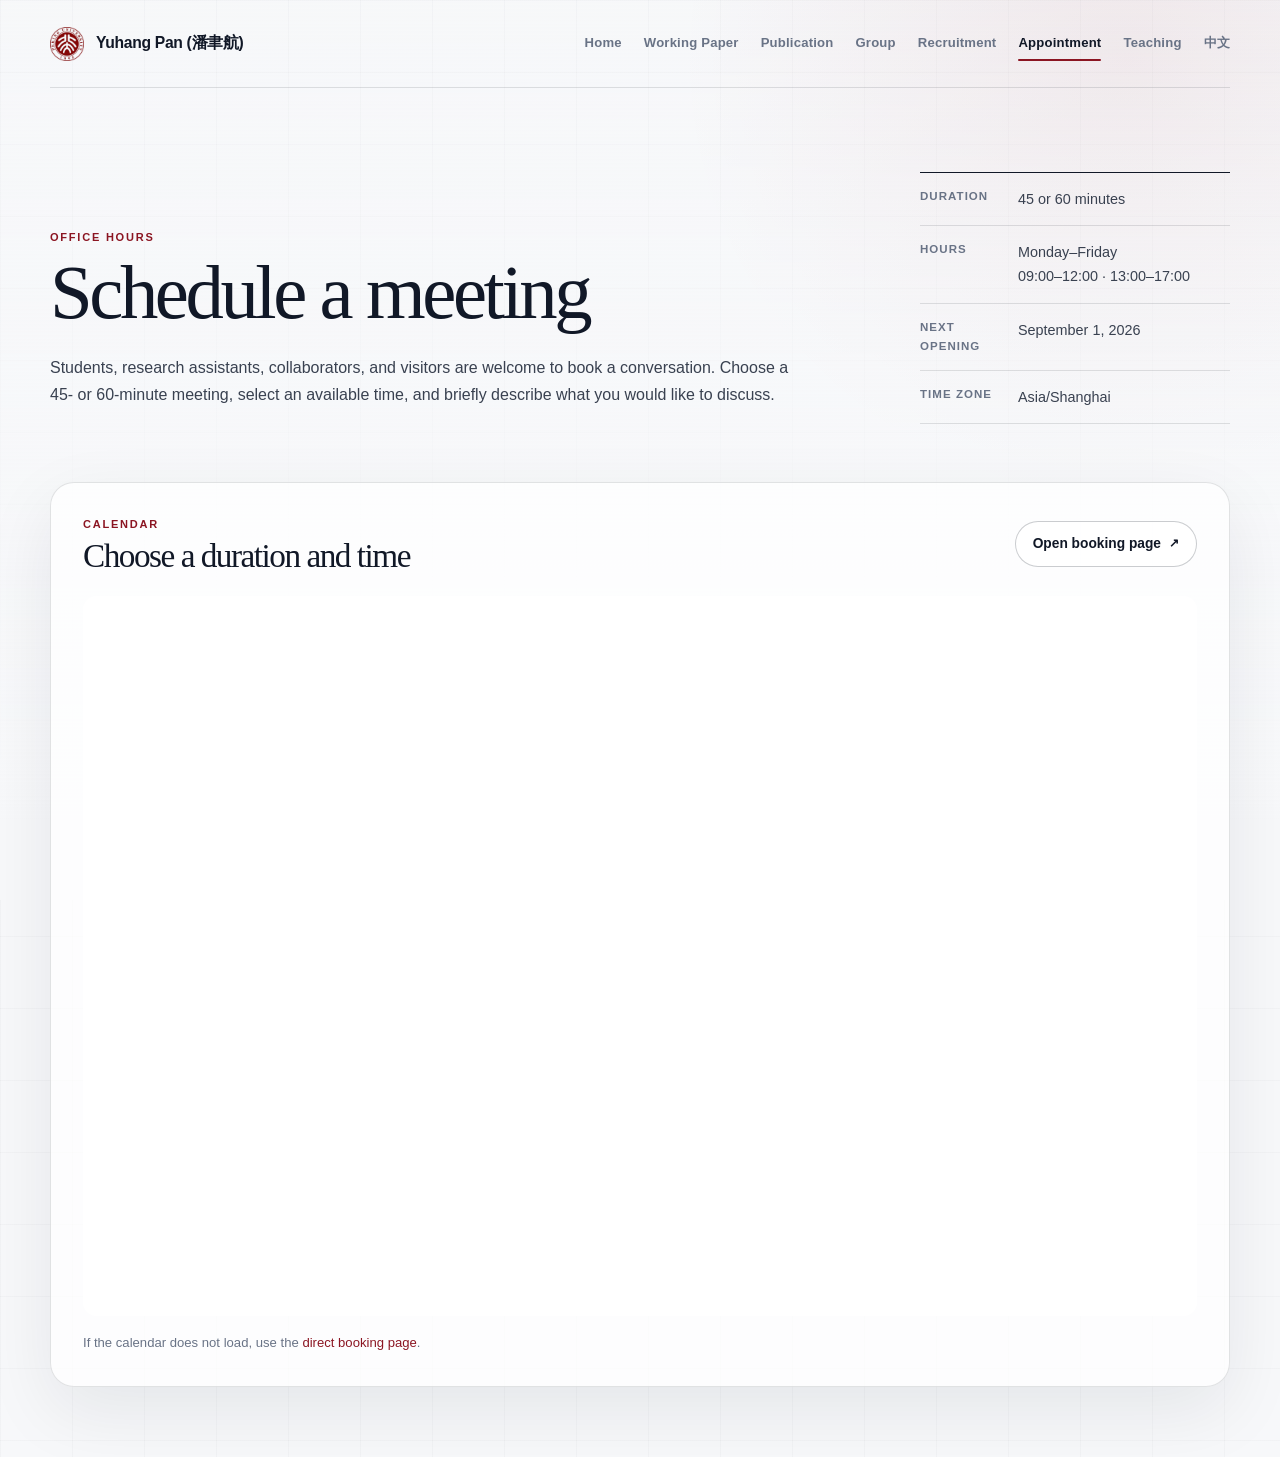
==== commit dc9fc04f: "Sync appointment copy with Cal availability" ====
--- a/appointment.html
+++ b/appointment.html
@@ -30,13 +30,14 @@
             <h1>Schedule a meeting</h1>
             <p>
               Students, research assistants, collaborators, and visitors are welcome to book a
-              30-minute conversation. Please select an available time and briefly describe what
-              you would like to discuss.
+              conversation. Choose a 45- or 60-minute meeting, select an available time, and briefly
+              describe what you would like to discuss.
             </p>
           </div>
           <dl class="booking-details">
-            <div><dt>Duration</dt><dd>30 minutes</dd></div>
+            <div><dt>Duration</dt><dd>45 or 60 minutes</dd></div>
             <div><dt>Hours</dt><dd>Monday–Friday<br />09:00–12:00 · 13:00–17:00</dd></div>
+            <div><dt>Next opening</dt><dd>September 1, 2026</dd></div>
             <div><dt>Time zone</dt><dd>Asia/Shanghai</dd></div>
           </dl>
         </section>
@@ -45,14 +46,14 @@
           <div class="calendar-heading">
             <div>
               <p class="section-kicker">Calendar</p>
-              <h2 id="booking-calendar-title">Choose an available time</h2>
+              <h2 id="booking-calendar-title">Choose a duration and time</h2>
             </div>
             <a class="button" href="https://cal.com/yhpan/30min">Open booking page</a>
           </div>
           <iframe
             class="booking-frame"
             src="https://cal.com/yhpan/30min?embed=true&amp;theme=light&amp;layout=month_view"
-            title="Book a 30-minute meeting with Yuhang Pan"
+            title="Book a meeting with Yuhang Pan"
             loading="lazy"
             allow="payment"
           ></iframe>
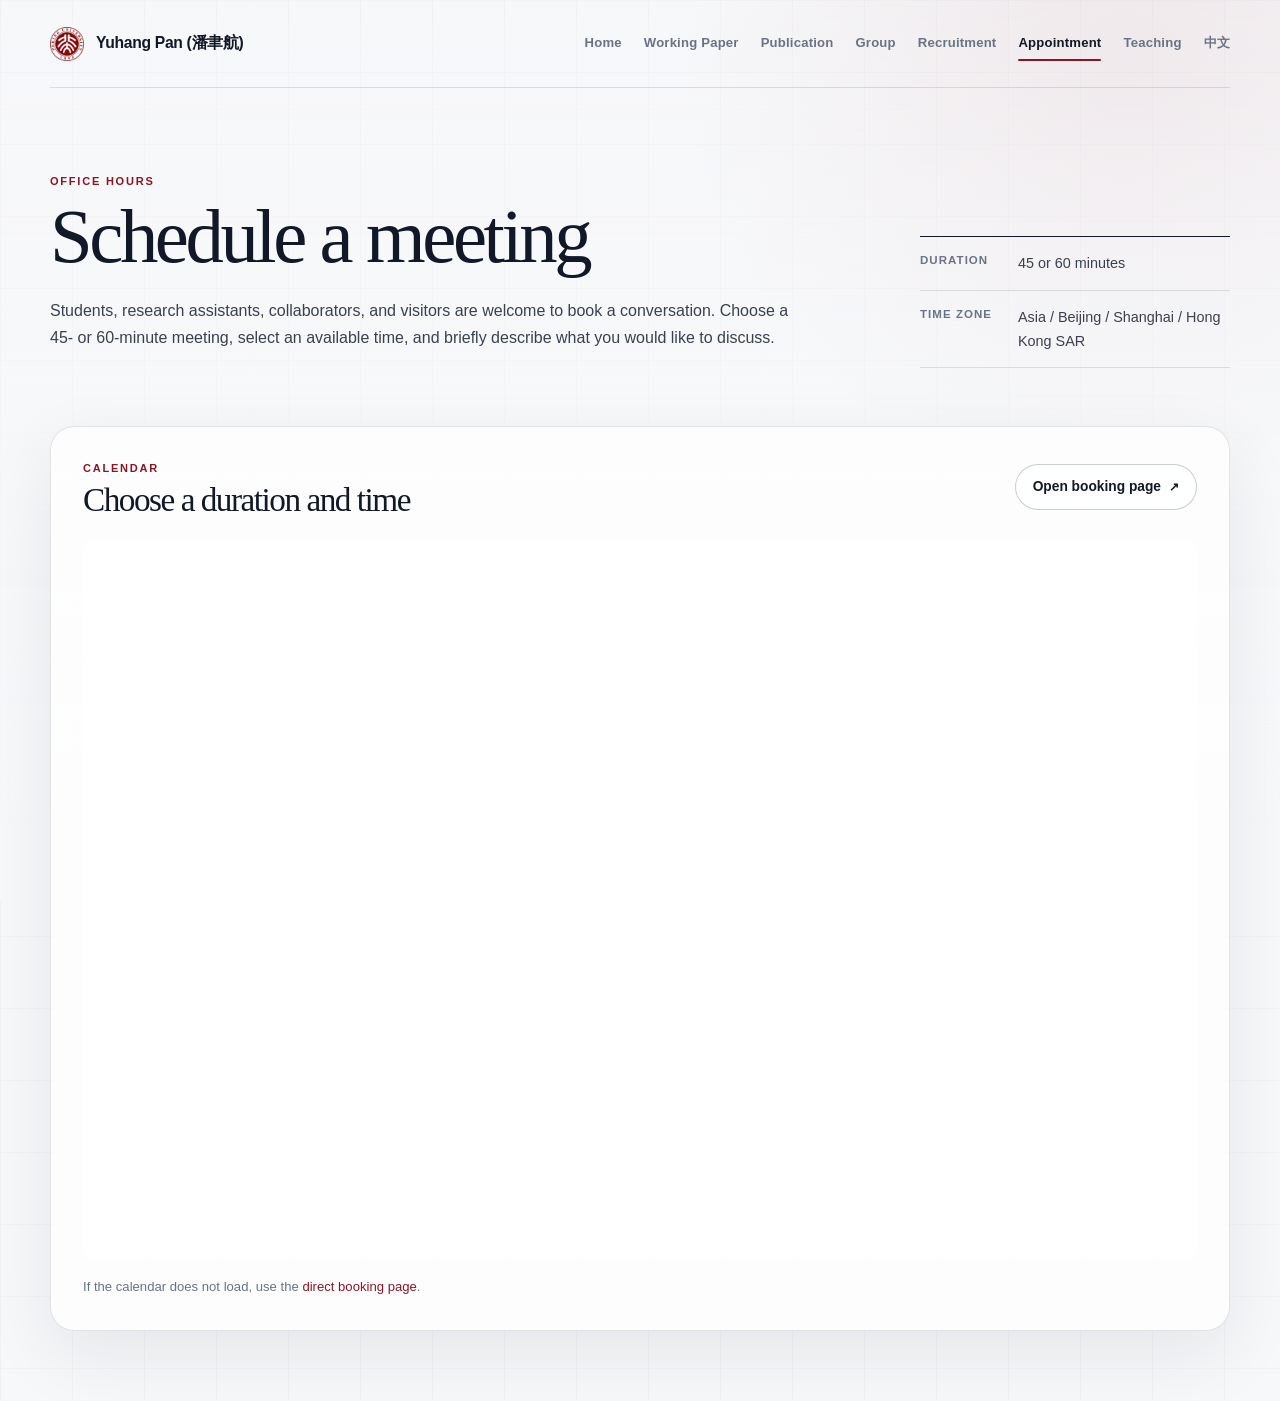
==== commit 5cc0f5eb: "Simplify appointment details" ====
--- a/appointment.html
+++ b/appointment.html
@@ -36,9 +36,7 @@
           </div>
           <dl class="booking-details">
             <div><dt>Duration</dt><dd>45 or 60 minutes</dd></div>
-            <div><dt>Hours</dt><dd>Monday–Friday<br />09:00–12:00 · 13:00–17:00</dd></div>
-            <div><dt>Next opening</dt><dd>September 1, 2026</dd></div>
-            <div><dt>Time zone</dt><dd>Asia/Shanghai</dd></div>
+            <div><dt>Time zone</dt><dd>Asia / Beijing / Shanghai / Hong Kong SAR</dd></div>
           </dl>
         </section>
 
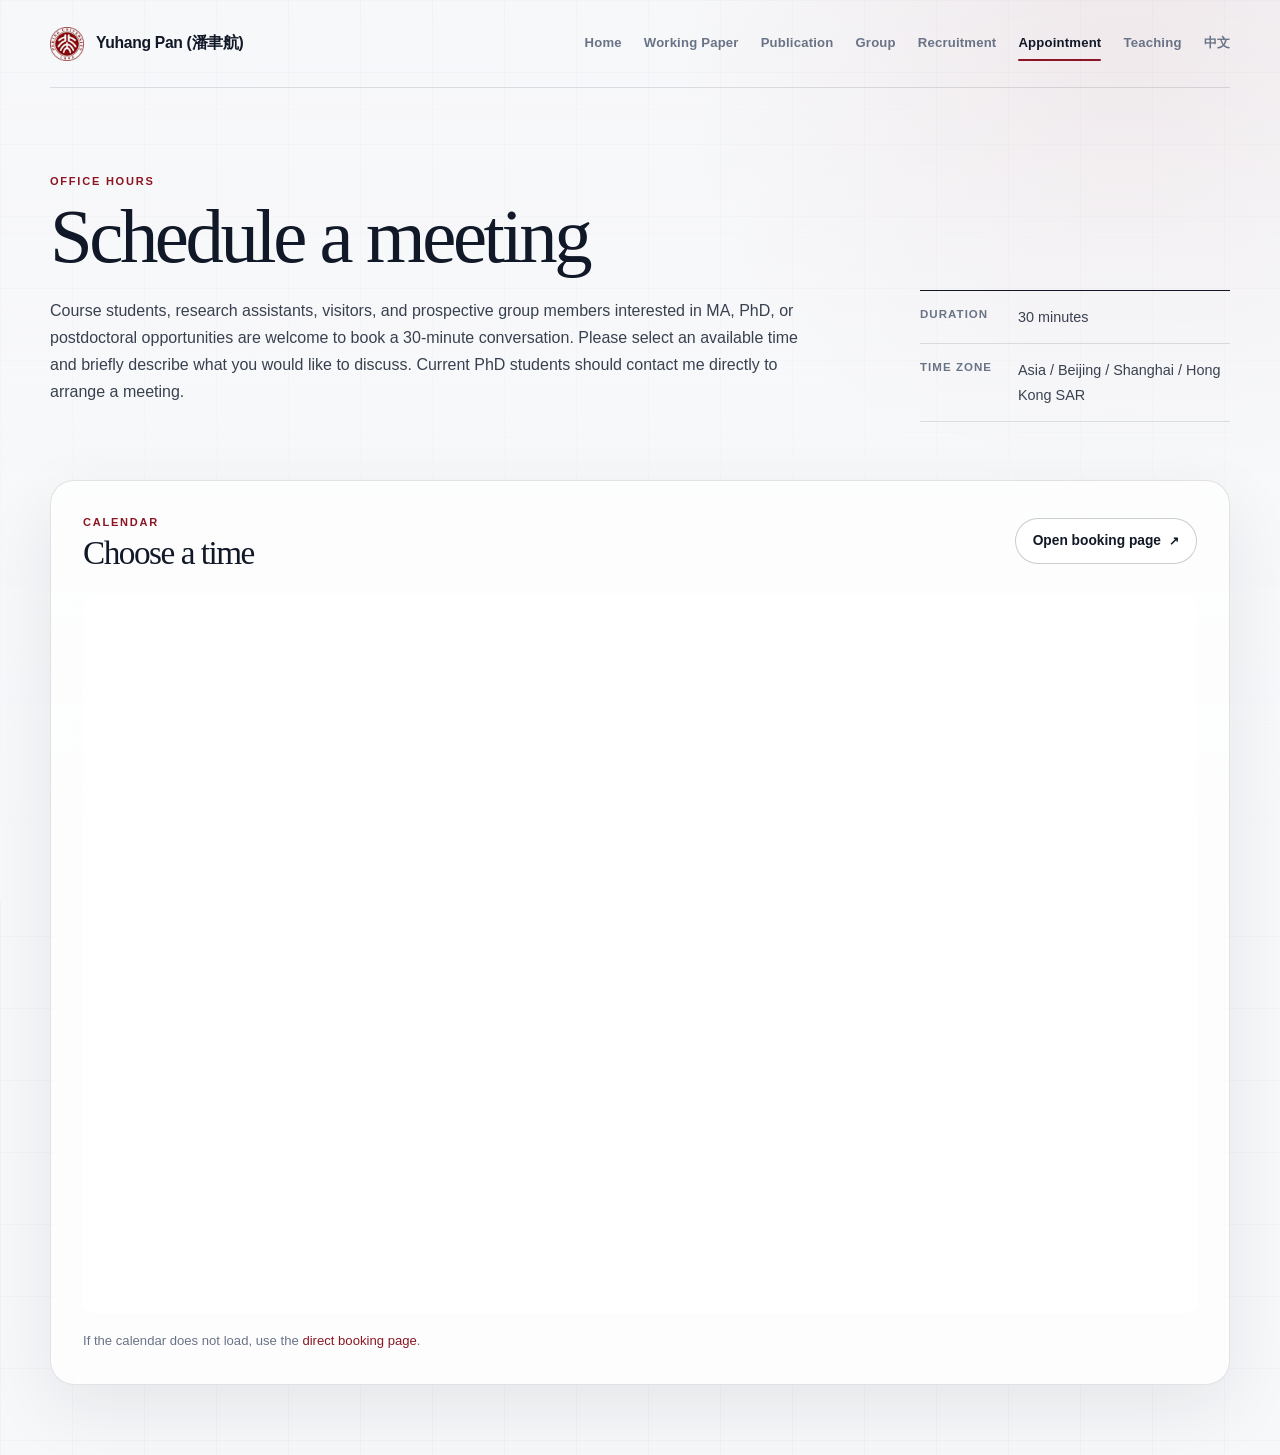
==== commit 2693cc1d: "Update appointments research records and recruitment" ====
--- a/appointment.html
+++ b/appointment.html
@@ -29,13 +29,14 @@
             <p class="eyebrow">Office hours</p>
             <h1>Schedule a meeting</h1>
             <p>
-              Students, research assistants, collaborators, and visitors are welcome to book a
-              conversation. Choose a 45- or 60-minute meeting, select an available time, and briefly
-              describe what you would like to discuss.
+              Course students, research assistants, visitors, and prospective group members
+              interested in MA, PhD, or postdoctoral opportunities are welcome to book a 30-minute
+              conversation. Please select an available time and briefly describe what you would like
+              to discuss. Current PhD students should contact me directly to arrange a meeting.
             </p>
           </div>
           <dl class="booking-details">
-            <div><dt>Duration</dt><dd>45 or 60 minutes</dd></div>
+            <div><dt>Duration</dt><dd>30 minutes</dd></div>
             <div><dt>Time zone</dt><dd>Asia / Beijing / Shanghai / Hong Kong SAR</dd></div>
           </dl>
         </section>
@@ -44,7 +45,7 @@
           <div class="calendar-heading">
             <div>
               <p class="section-kicker">Calendar</p>
-              <h2 id="booking-calendar-title">Choose a duration and time</h2>
+              <h2 id="booking-calendar-title">Choose a time</h2>
             </div>
             <a class="button" href="https://cal.com/yhpan/30min">Open booking page</a>
           </div>
--- a/styles.css
+++ b/styles.css
@@ -132,13 +132,66 @@
 .content-page > h1 { margin-bottom: 48px; font-size: clamp(3.4rem, 7vw, 6.1rem); }
 .content-page > h1::after { display: block; width: 42px; height: 4px; margin-top: 28px; border-radius: 2px; background: var(--accent); content: ""; }
 .content-page > h2 { margin-top: 58px; font-size: clamp(1.55rem, 3vw, 2.3rem); }
-.paper-page { max-width: 980px; }
+.recruitment-page { max-width: 1040px; }
+.recruitment-intro { display: grid; grid-template-columns: minmax(0, 1fr) minmax(300px, 0.75fr); column-gap: clamp(42px, 8vw, 100px); align-items: end; margin-bottom: 58px; }
+.recruitment-intro .eyebrow { grid-column: 1 / -1; }
+.recruitment-intro h1 { margin: 0; font-size: clamp(1.9rem, 4vw, 3.4rem); line-height: 1; }
+.recruitment-intro h1 span { color: var(--muted); font-size: 0.58em; font-weight: 480; letter-spacing: -0.025em; white-space: nowrap; }
+.recruitment-list { border-top: 1px solid var(--ink); }
+.recruitment-role { display: grid; grid-template-columns: minmax(210px, 0.72fr) minmax(0, 1.6fr); gap: clamp(32px, 7vw, 88px); padding: 42px 0 46px; border-bottom: 1px solid var(--line); }
+.role-type { margin-bottom: 8px; color: var(--signal); font-size: 0.72rem; font-weight: 760; letter-spacing: 0.09em; text-transform: uppercase; }
+.role-heading h2, .recruitment-contact h2 { margin-bottom: 9px; font-family: Inter, ui-sans-serif, sans-serif; font-size: clamp(1.35rem, 2.5vw, 1.8rem); font-weight: 650; letter-spacing: -0.035em; line-height: 1.15; }
+.role-location { margin: 0; color: var(--muted); font-size: 0.88rem; }
+.role-copy p { max-width: 680px; margin-bottom: 24px; color: var(--ink-soft); text-align: justify; text-justify: inter-word; hyphens: auto; }
+.role-copy p:last-child { margin-bottom: 0; }
+.role-copy h3 { margin: 27px 0 7px; color: var(--ink); font-size: 0.78rem; font-weight: 760; letter-spacing: 0.075em; text-transform: uppercase; }
+.program-details { margin: 26px 0 30px; border: 1px solid var(--line); border-radius: 12px; background: rgba(255,255,255,0.52); }
+.program-details summary { padding: 15px 18px; color: var(--accent); cursor: pointer; font-size: 0.86rem; font-weight: 720; list-style-position: inside; }
+.program-details div { padding: 0 18px 18px; }
+.program-details div p { margin: 0 0 14px; font-size: 0.9rem; }
+.program-details div p:last-child { margin-bottom: 0; }
+.recruitment-contact { display: grid; grid-template-columns: minmax(210px, 0.72fr) minmax(0, 1.6fr); gap: 8px clamp(32px, 7vw, 88px); margin-top: 42px; padding: 30px; border-radius: var(--radius); background: var(--surface); }
+.recruitment-contact .role-type { grid-column: 1; }
+.recruitment-contact h2 { grid-column: 1; }
+.recruitment-contact > p:last-child { grid-column: 2; grid-row: 1 / span 2; margin: 0; color: var(--ink-soft); }
+.paper-page, .publication-page { max-width: 1040px; }
+.research-page-header { margin-bottom: 54px; }
+.research-page-header h1 { margin-bottom: 0; font-size: clamp(2.4rem, 5vw, 4.4rem); }
+.research-page-header h1::after { display: block; width: 42px; height: 4px; margin-top: 25px; border-radius: 2px; background: var(--accent); content: ""; }
+.research-page-header .meta { margin: 18px 0 0; }
 .paper-list { display: grid; gap: 0; border-top: 1px solid var(--ink); }
-.paper-item { display: grid; grid-template-columns: 42px minmax(0, 1fr); gap: 22px; padding: 32px 0; border-bottom: 1px solid var(--line); }
-.paper-number { display: grid; place-items: center; width: 34px; height: 34px; border: 1px solid var(--line-strong); border-radius: 50%; color: var(--muted); font-size: 0.75rem; font-weight: 760; }
-.paper-body h2 { max-width: 830px; margin-bottom: 12px; font-family: Inter, ui-sans-serif, sans-serif; font-size: clamp(1.12rem, 2.1vw, 1.36rem); font-weight: 650; line-height: 1.38; letter-spacing: -0.02em; }
+.paper-item { padding: 36px 0 38px; border-bottom: 1px solid var(--line); transition: padding-left 180ms ease; }
+.paper-item:hover { padding-left: 10px; }
+.paper-body h2 { max-width: 880px; margin: 11px 0 10px; font-family: Inter, ui-sans-serif, sans-serif; font-size: clamp(1.18rem, 2.1vw, 1.48rem); font-weight: 650; line-height: 1.38; letter-spacing: -0.025em; }
 .paper-body p { margin-bottom: 8px; color: var(--ink-soft); }
 .paper-status { display: inline-flex; padding: 3px 9px; border: 1px solid rgba(33,104,105,0.25); border-radius: 999px; background: rgba(33,104,105,0.07); color: var(--signal) !important; font-size: 0.72rem; font-weight: 750; }
+.paper-actions { display: flex; flex-wrap: wrap; gap: 12px 24px; align-items: flex-start; margin-top: 18px; font-size: 0.82rem; font-weight: 700; }
+.paper-actions > a::after { margin-left: 6px; content: "↗"; }
+.compact-details summary, .abstract-details summary { color: var(--accent); cursor: pointer; list-style: none; }
+.compact-details summary::-webkit-details-marker, .abstract-details summary::-webkit-details-marker { display: none; }
+.compact-details summary::after, .abstract-details summary::after { display: inline-block; margin-left: 7px; content: "+"; transition: transform 180ms ease; }
+.compact-details[open] summary::after, .abstract-details[open] summary::after { transform: rotate(45deg); }
+.compact-details p { max-width: 800px; margin: 13px 0 0; padding: 16px 18px; border-left: 2px solid var(--line-strong); background: rgba(255,255,255,0.48); color: var(--muted); font-size: 0.86rem; font-weight: 450; }
+.publication-section { display: grid; grid-template-columns: 180px minmax(0, 1fr); gap: clamp(34px, 6vw, 72px); margin-top: 62px; }
+.publication-section:first-of-type { margin-top: 0; }
+.publication-section-heading { align-self: start; position: sticky; top: 28px; }
+.publication-section-heading h2 { margin: 0; font-size: clamp(1.55rem, 2.8vw, 2.15rem); }
+.publication-list { border-top: 1px solid var(--ink); }
+.publication-item { display: grid; grid-template-columns: 72px minmax(0, 1fr); gap: 24px; padding: 30px 0 32px; border-bottom: 1px solid var(--line); }
+.publication-index { display: flex; flex-direction: column; gap: 2px; padding-top: 3px; color: var(--muted); font-size: 0.68rem; font-weight: 700; letter-spacing: 0.065em; text-transform: uppercase; }
+.publication-index span:first-child { color: var(--ink); font-size: 0.8rem; }
+.publication-copy h3 { max-width: 720px; margin-bottom: 10px; font-size: clamp(1.08rem, 1.8vw, 1.3rem); line-height: 1.42; }
+.publication-copy h3 a { color: var(--ink); }
+.publication-copy h3 a:hover { color: var(--accent); }
+.publication-copy p { margin-bottom: 6px; }
+.publication-copy .publication-authors { color: var(--muted); font-size: 0.9rem; }
+.coauthors a, .publication-authors a { color: inherit; text-decoration: underline; text-decoration-color: rgba(139, 21, 34, 0.45); text-decoration-thickness: 1px; }
+.coauthors a:hover, .publication-authors a:hover { color: var(--accent); text-decoration-color: currentColor; }
+.publication-copy .publication-notes { margin-top: 9px; font-size: 0.88rem; }
+.abstract-details { margin-top: 17px; font-size: 0.82rem; font-weight: 720; }
+.abstract-copy { max-width: 760px; margin-top: 14px; padding: 20px 22px; border-left: 3px solid var(--accent); border-radius: 0 12px 12px 0; background: rgba(255,255,255,0.62); }
+.abstract-copy p { margin: 0 0 10px; color: var(--ink-soft); font-size: 0.92rem; font-weight: 450; line-height: 1.72; }
+.abstract-copy p:last-child { margin-bottom: 0; }
 .wide-page { max-width: 100%; }
 .lab-page { max-width: 980px; }
 .lab-page h1 { margin-bottom: 28px; }
@@ -217,13 +270,22 @@
   .area-grid { grid-template-columns: 1fr; }
   .area-grid article { min-height: 190px; }
   .content-page { padding-top: 56px; }
+  .research-page-header { margin-bottom: 40px; }
+  .publication-section { grid-template-columns: 1fr; gap: 18px; margin-top: 48px; }
+  .publication-section-heading { position: static; }
+  .publication-item { grid-template-columns: 58px minmax(0, 1fr); gap: 16px; }
+  .recruitment-intro { grid-template-columns: 1fr; gap: 24px; margin-bottom: 42px; }
+  .recruitment-intro .eyebrow { grid-column: auto; margin-bottom: -12px; }
+  .recruitment-role { grid-template-columns: 1fr; gap: 24px; padding: 32px 0 36px; }
+  .recruitment-contact { grid-template-columns: 1fr; }
+  .recruitment-contact .role-type, .recruitment-contact h2, .recruitment-contact > p:last-child { grid-column: auto; grid-row: auto; }
   .booking-intro { gap: 28px; padding-bottom: 38px; }
   .calendar-panel { padding: 16px; border-radius: 18px; }
   .calendar-heading { display: grid; }
   .calendar-heading .button { justify-self: start; }
   .booking-frame { height: 680px; }
   .content-page > h1 { margin-bottom: 38px; }
-  .paper-item { grid-template-columns: 1fr; gap: 12px; }
+  .paper-item:hover { padding-left: 0; }
   .feature-item { grid-template-columns: minmax(0, 1fr) 88px; gap: 18px; padding-right: 0; }
   .feature-item h3 { padding-right: 0; }
   .publication-cover { width: 88px; }
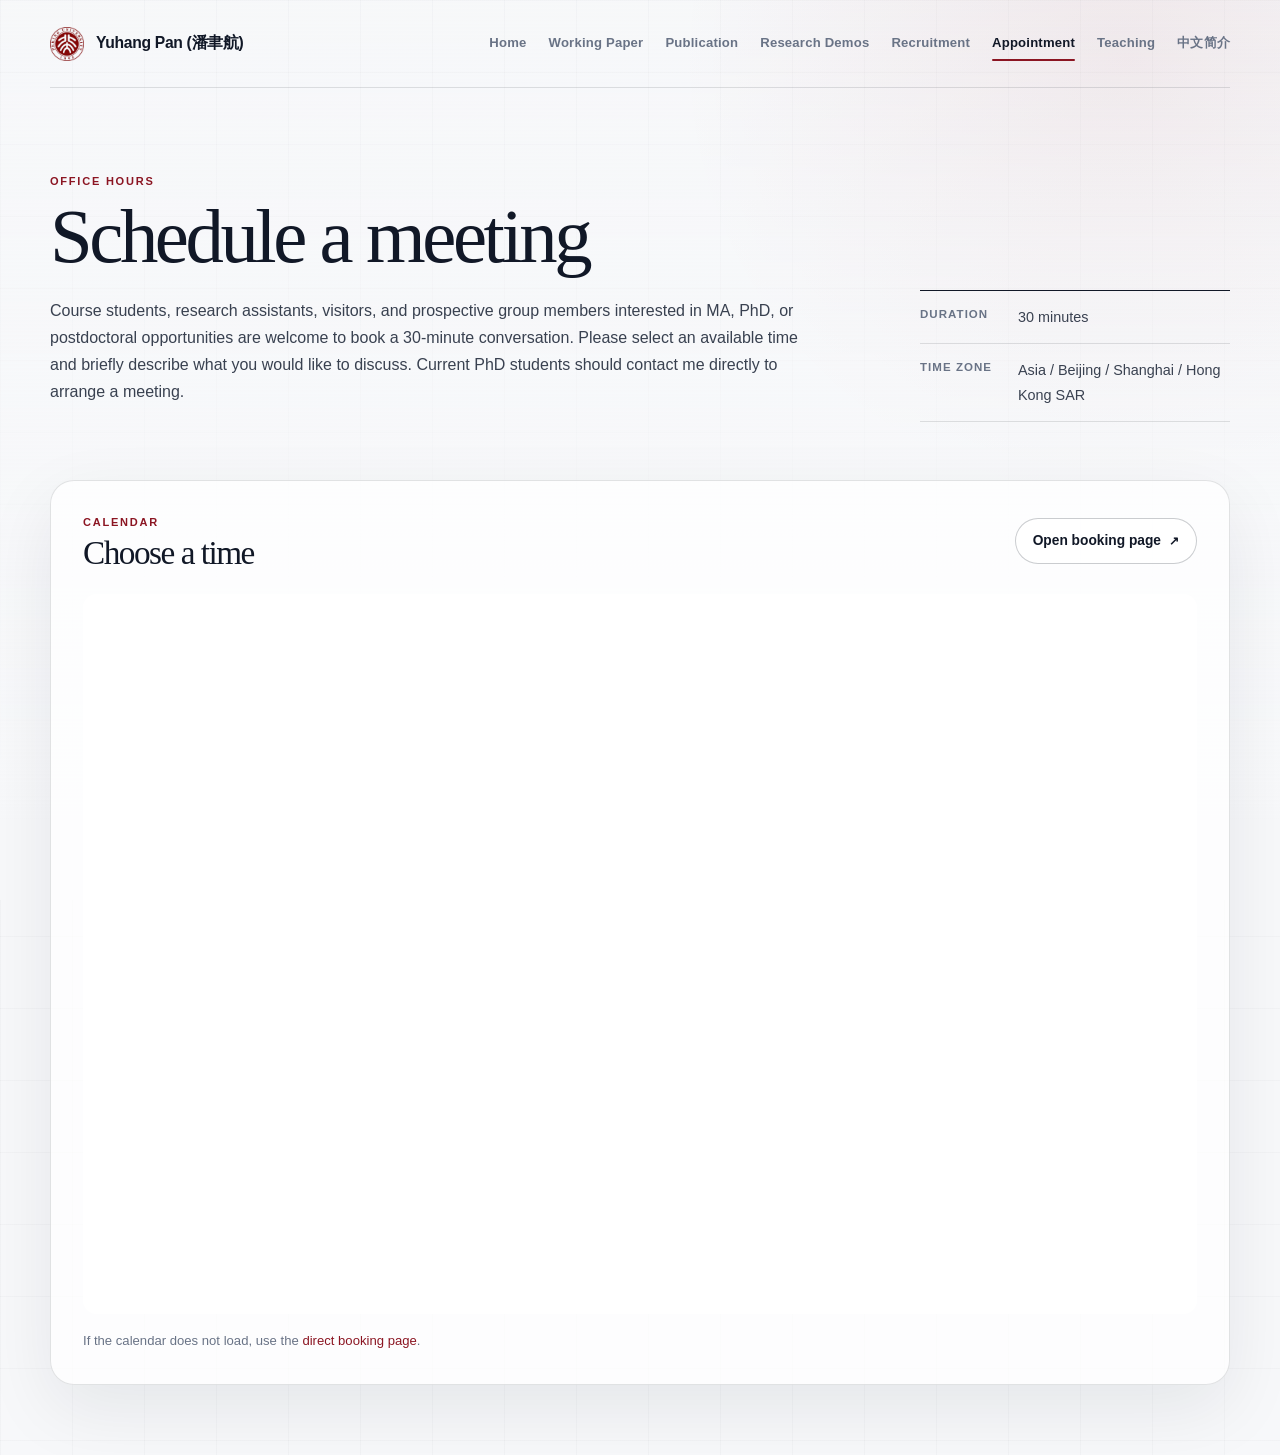
==== commit e4c75067: "Add recent event and research demos" ====
--- a/appointment.html
+++ b/appointment.html
@@ -15,11 +15,11 @@
           <a href="index.html">Home</a>
           <a href="working-papers.html">Working Paper</a>
           <a href="publications.html">Publication</a>
-          <a href="group.html">Group</a>
+          <a href="research-demos.html">Research Demos</a>
           <a href="recruiting.html">Recruitment</a>
           <a aria-current="page" href="appointment.html">Appointment</a>
           <a href="teaching.html">Teaching</a>
-          <a href="zh.html">中文</a>
+          <a href="zh.html">中文简介</a>
         </nav>
       </header>
 
--- a/styles.css
+++ b/styles.css
@@ -102,6 +102,20 @@
 .profile-card img, .photo-placeholder { display: block; width: 100%; aspect-ratio: 4 / 5; border-radius: 17px; background: #e9ebee; object-fit: cover; object-position: center 22%; filter: saturate(0.78) contrast(1.03); }
 .photo-placeholder, .avatar-placeholder { display: grid; place-items: center; color: var(--muted); font-weight: 700; }
 .photo-placeholder[hidden] { display: none; }
+
+.recent-events { display: grid; grid-template-columns: 235px minmax(0, 1fr); gap: clamp(30px, 4vw, 58px); padding: 58px 0; border-top: 1px solid var(--line); }
+.recent-events-heading h2 { max-width: 220px; font-size: clamp(1.55rem, 2.6vw, 2.15rem); line-height: 1.08; letter-spacing: -0.035em; }
+.event-card { display: grid; grid-template-columns: 72px minmax(0, 1fr); gap: 25px; padding: 26px 0 4px; border-top: 1px solid var(--ink); }
+.event-date { display: flex; flex-direction: column; align-items: center; padding-top: 3px; color: var(--muted); font-size: 0.66rem; font-weight: 750; letter-spacing: 0.08em; line-height: 1.2; }
+.event-date strong { color: var(--accent); font-family: "Iowan Old Style", "Palatino Linotype", Georgia, serif; font-size: 2rem; font-weight: 520; letter-spacing: -0.04em; }
+.event-copy h3 { max-width: 720px; margin-bottom: 10px; font-size: clamp(1.15rem, 2vw, 1.42rem); }
+.event-copy > p { margin-bottom: 10px; color: var(--ink-soft); }
+.event-copy .event-welcome { color: var(--signal); font-size: 0.84rem; font-weight: 680; }
+.event-details { margin-top: 15px; font-size: 0.82rem; }
+.event-details summary { color: var(--accent); cursor: pointer; font-weight: 720; }
+.event-details div { margin-top: 13px; padding: 17px 19px; border-left: 2px solid var(--line-strong); background: rgba(255,255,255,0.48); }
+.event-details div p { margin-bottom: 11px; color: var(--muted); }
+.event-details div p:last-child { margin-bottom: 0; }
 
 .section-grid { display: grid; grid-template-columns: 235px minmax(0, 1fr); gap: clamp(30px, 4vw, 58px); padding: 72px 0; border-top: 1px solid var(--line); }
 .section-grid .section-kicker { margin-bottom: 5px; }
@@ -162,9 +176,9 @@
 .paper-list { display: grid; gap: 0; border-top: 1px solid var(--ink); }
 .paper-item { padding: 36px 0 38px; border-bottom: 1px solid var(--line); transition: padding-left 180ms ease; }
 .paper-item:hover { padding-left: 10px; }
-.paper-body h2 { max-width: 880px; margin: 11px 0 10px; font-family: Inter, ui-sans-serif, sans-serif; font-size: clamp(1.18rem, 2.1vw, 1.48rem); font-weight: 650; line-height: 1.38; letter-spacing: -0.025em; }
+.paper-body h2 { max-width: 880px; margin: 0 0 9px; font-family: Inter, ui-sans-serif, sans-serif; font-size: clamp(1.18rem, 2.1vw, 1.48rem); font-weight: 650; line-height: 1.38; letter-spacing: -0.025em; }
 .paper-body p { margin-bottom: 8px; color: var(--ink-soft); }
-.paper-status { display: inline-flex; padding: 3px 9px; border: 1px solid rgba(33,104,105,0.25); border-radius: 999px; background: rgba(33,104,105,0.07); color: var(--signal) !important; font-size: 0.72rem; font-weight: 750; }
+.paper-status { color: var(--signal) !important; font-size: 0.86rem; font-weight: 650; }
 .paper-actions { display: flex; flex-wrap: wrap; gap: 12px 24px; align-items: flex-start; margin-top: 18px; font-size: 0.82rem; font-weight: 700; }
 .paper-actions > a::after { margin-left: 6px; content: "↗"; }
 .compact-details summary, .abstract-details summary { color: var(--accent); cursor: pointer; list-style: none; }
@@ -222,6 +236,14 @@
 .contact-list dt { color: var(--muted); font-weight: 700; }
 .contact-list dd { margin: 0; }
 .zh-copy { font-size: 17px; line-height: 1.9; }
+.zh-profile { display: grid; grid-template-columns: minmax(0, 1fr) 250px; gap: clamp(42px, 7vw, 82px); align-items: start; }
+.zh-profile .profile-card { position: sticky; top: 28px; }
+.demos-page { max-width: 1040px; }
+.demo-card { display: grid; grid-template-columns: minmax(0, 1fr) auto; gap: 42px; align-items: center; padding: 34px; border: 1px solid var(--line); border-radius: var(--radius); background: var(--surface); box-shadow: 0 18px 45px rgba(17,24,39,0.05); }
+.demo-card h2 { margin-bottom: 14px; font-size: clamp(1.65rem, 3vw, 2.35rem); }
+.demo-card p { margin-bottom: 0; color: var(--ink-soft); }
+.demo-card .tag { margin-bottom: 9px; color: var(--signal); }
+.demo-card .button { white-space: nowrap; }
 .appointment-page { max-width: 100%; }
 .booking-intro { display: grid; grid-template-columns: minmax(0, 1fr) 310px; gap: clamp(44px, 8vw, 100px); align-items: end; padding-bottom: 58px; }
 .booking-intro h1 { margin-bottom: 26px; font-size: clamp(3rem, 6vw, 5.4rem); }
@@ -248,7 +270,7 @@
 }
 
 @media (max-width: 920px) {
-  .site-header, .hero, .section-grid, .area-grid, .member-grid, .booking-intro { grid-template-columns: 1fr; }
+  .site-header, .hero, .section-grid, .recent-events, .area-grid, .member-grid, .booking-intro { grid-template-columns: 1fr; }
   .site-header { gap: 4px; padding: 18px 0 12px; }
   nav { justify-content: flex-start; overflow-x: auto; flex-wrap: nowrap; padding-bottom: 3px; scrollbar-width: none; }
   nav::-webkit-scrollbar { display: none; }
@@ -259,6 +281,7 @@
   .area-grid { grid-template-columns: repeat(3, minmax(0,1fr)); }
   .area-grid article { min-height: 0; }
   .lab-grid { grid-template-columns: repeat(2, minmax(0,1fr)); }
+  .zh-profile { grid-template-columns: minmax(0, 1fr) 220px; }
 }
 
 @media (max-width: 680px) {
@@ -291,6 +314,9 @@
   .publication-cover { width: 88px; }
   .lab-grid { grid-template-columns: 1fr 1fr; }
   .contact-list { grid-template-columns: 1fr; gap: 2px; }
+  .zh-profile, .demo-card { grid-template-columns: 1fr; }
+  .zh-profile .profile-card { position: static; }
+  .demo-card .button { justify-self: start; }
 }
 
 @media (max-width: 420px) {
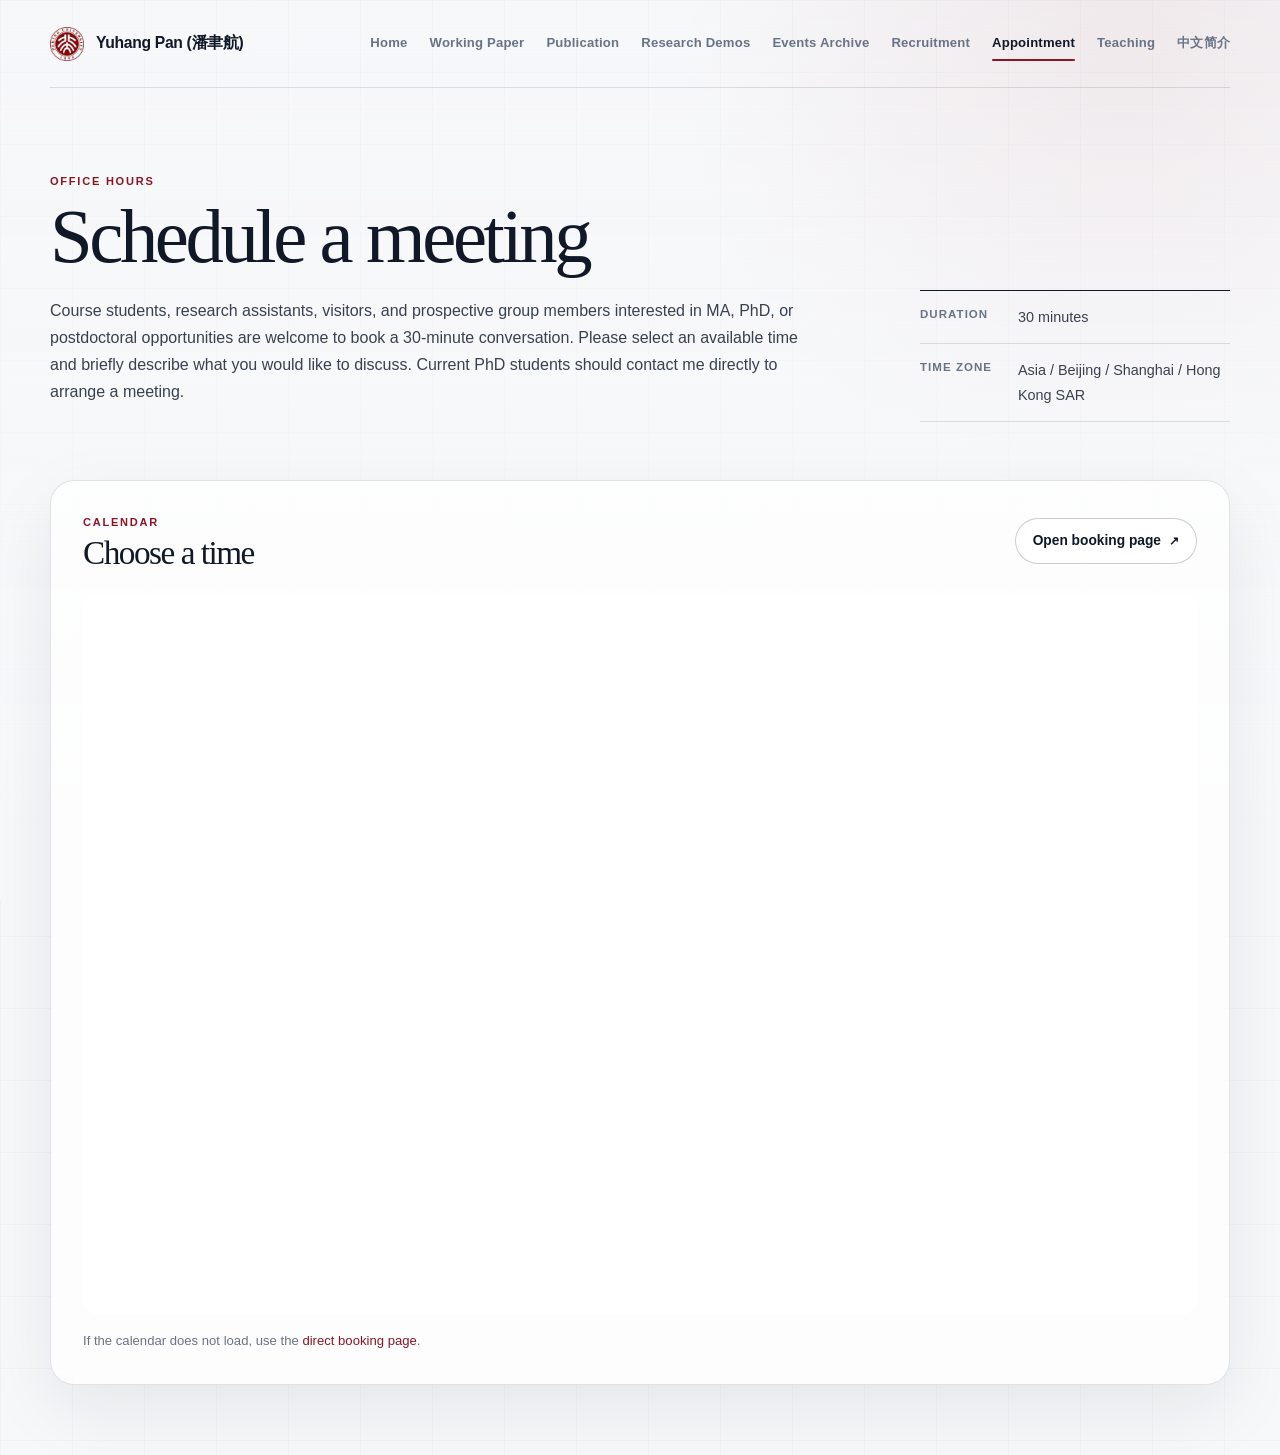
==== commit b5991dfe: "Add events archive and refine seminar listing" ====
--- a/appointment.html
+++ b/appointment.html
@@ -16,6 +16,7 @@
           <a href="working-papers.html">Working Paper</a>
           <a href="publications.html">Publication</a>
           <a href="research-demos.html">Research Demos</a>
+          <a href="events.html">Events Archive</a>
           <a href="recruiting.html">Recruitment</a>
           <a aria-current="page" href="appointment.html">Appointment</a>
           <a href="teaching.html">Teaching</a>
--- a/styles.css
+++ b/styles.css
@@ -108,14 +108,11 @@
 .event-card { display: grid; grid-template-columns: 72px minmax(0, 1fr); gap: 25px; padding: 26px 0 4px; border-top: 1px solid var(--ink); }
 .event-date { display: flex; flex-direction: column; align-items: center; padding-top: 3px; color: var(--muted); font-size: 0.66rem; font-weight: 750; letter-spacing: 0.08em; line-height: 1.2; }
 .event-date strong { color: var(--accent); font-family: "Iowan Old Style", "Palatino Linotype", Georgia, serif; font-size: 2rem; font-weight: 520; letter-spacing: -0.04em; }
-.event-copy h3 { max-width: 720px; margin-bottom: 10px; font-size: clamp(1.15rem, 2vw, 1.42rem); }
-.event-copy > p { margin-bottom: 10px; color: var(--ink-soft); }
-.event-copy .event-welcome { color: var(--signal); font-size: 0.84rem; font-weight: 680; }
-.event-details { margin-top: 15px; font-size: 0.82rem; }
-.event-details summary { color: var(--accent); cursor: pointer; font-weight: 720; }
-.event-details div { margin-top: 13px; padding: 17px 19px; border-left: 2px solid var(--line-strong); background: rgba(255,255,255,0.48); }
-.event-details div p { margin-bottom: 11px; color: var(--muted); }
-.event-details div p:last-child { margin-bottom: 0; }
+.event-copy h3 { max-width: 720px; margin-bottom: 7px; font-size: clamp(1.15rem, 2vw, 1.42rem); }
+.event-copy .event-type { margin-bottom: 6px; color: var(--signal); font-size: 0.7rem; font-weight: 760; letter-spacing: 0.12em; text-transform: uppercase; }
+.event-copy .event-title { margin-bottom: 15px; color: var(--ink-soft); font-family: "Iowan Old Style", "Palatino Linotype", Georgia, serif; font-size: 1.08rem; font-style: italic; line-height: 1.45; }
+.event-meta { display: flex; flex-wrap: wrap; gap: 6px 22px; margin: 0; color: var(--muted); font-size: 0.82rem; font-weight: 620; }
+.event-meta span + span::before { margin-right: 22px; color: var(--line-strong); content: "|"; }
 
 .section-grid { display: grid; grid-template-columns: 235px minmax(0, 1fr); gap: clamp(30px, 4vw, 58px); padding: 72px 0; border-top: 1px solid var(--line); }
 .section-grid .section-kicker { margin-bottom: 5px; }
@@ -179,6 +176,9 @@
 .paper-body h2 { max-width: 880px; margin: 0 0 9px; font-family: Inter, ui-sans-serif, sans-serif; font-size: clamp(1.18rem, 2.1vw, 1.48rem); font-weight: 650; line-height: 1.38; letter-spacing: -0.025em; }
 .paper-body p { margin-bottom: 8px; color: var(--ink-soft); }
 .paper-status { color: var(--signal) !important; font-size: 0.86rem; font-weight: 650; }
+.paper-series { margin: 0 0 8px; color: var(--signal) !important; font-size: 0.86rem; font-weight: 650; }
+.paper-series a { color: inherit; text-decoration: underline; text-decoration-color: rgba(33,104,105,0.4); }
+.paper-series a:hover { color: var(--accent); text-decoration-color: currentColor; }
 .paper-actions { display: flex; flex-wrap: wrap; gap: 12px 24px; align-items: flex-start; margin-top: 18px; font-size: 0.82rem; font-weight: 700; }
 .paper-actions > a::after { margin-left: 6px; content: "↗"; }
 .compact-details summary, .abstract-details summary { color: var(--accent); cursor: pointer; list-style: none; }
@@ -186,6 +186,8 @@
 .compact-details summary::after, .abstract-details summary::after { display: inline-block; margin-left: 7px; content: "+"; transition: transform 180ms ease; }
 .compact-details[open] summary::after, .abstract-details[open] summary::after { transform: rotate(45deg); }
 .compact-details p { max-width: 800px; margin: 13px 0 0; padding: 16px 18px; border-left: 2px solid var(--line-strong); background: rgba(255,255,255,0.48); color: var(--muted); font-size: 0.86rem; font-weight: 450; }
+.paper-actions .abstract-panel { flex-basis: 100%; }
+.paper-actions .abstract-panel p { line-height: 1.72; }
 .publication-section { display: grid; grid-template-columns: 180px minmax(0, 1fr); gap: clamp(34px, 6vw, 72px); margin-top: 62px; }
 .publication-section:first-of-type { margin-top: 0; }
 .publication-section-heading { align-self: start; position: sticky; top: 28px; }
@@ -239,6 +241,10 @@
 .zh-profile { display: grid; grid-template-columns: minmax(0, 1fr) 250px; gap: clamp(42px, 7vw, 82px); align-items: start; }
 .zh-profile .profile-card { position: sticky; top: 28px; }
 .demos-page { max-width: 1040px; }
+.events-page { max-width: 1040px; }
+.events-year { display: grid; grid-template-columns: 120px minmax(0, 1fr); gap: 42px; border-top: 1px solid var(--ink); }
+.events-year > h2 { margin: 28px 0 0; font-family: Inter, ui-sans-serif, sans-serif; font-size: 1rem; font-weight: 700; letter-spacing: 0; }
+.archive-event { margin: 0; padding: 28px 0 32px; border-top: 0; border-bottom: 1px solid var(--line); }
 .demo-card { display: grid; grid-template-columns: minmax(0, 1fr) auto; gap: 42px; align-items: center; padding: 34px; border: 1px solid var(--line); border-radius: var(--radius); background: var(--surface); box-shadow: 0 18px 45px rgba(17,24,39,0.05); }
 .demo-card h2 { margin-bottom: 14px; font-size: clamp(1.65rem, 3vw, 2.35rem); }
 .demo-card p { margin-bottom: 0; color: var(--ink-soft); }
@@ -314,9 +320,12 @@
   .publication-cover { width: 88px; }
   .lab-grid { grid-template-columns: 1fr 1fr; }
   .contact-list { grid-template-columns: 1fr; gap: 2px; }
-  .zh-profile, .demo-card { grid-template-columns: 1fr; }
+  .zh-profile, .demo-card, .events-year { grid-template-columns: 1fr; }
+  .events-year { gap: 0; }
   .zh-profile .profile-card { position: static; }
   .demo-card .button { justify-self: start; }
+  .event-meta { display: grid; gap: 2px; }
+  .event-meta span + span::before { display: none; }
 }
 
 @media (max-width: 420px) {
